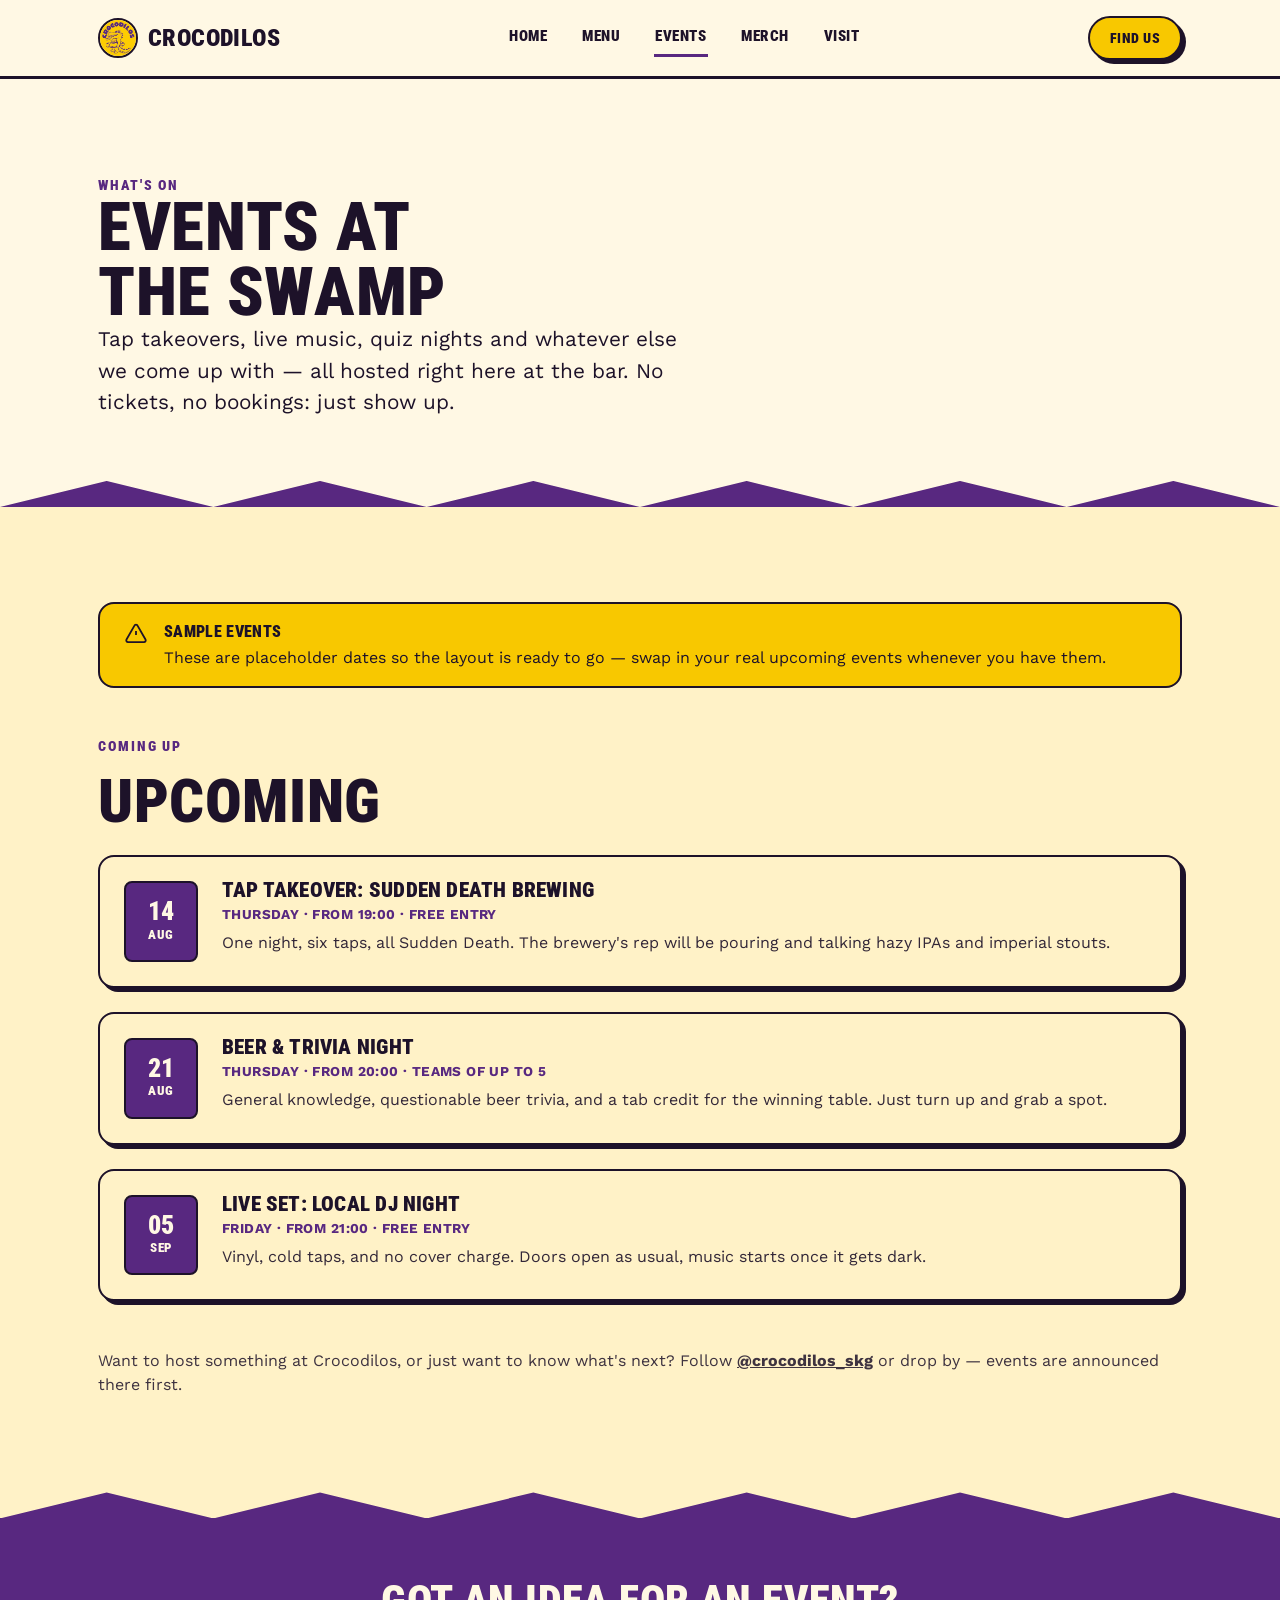
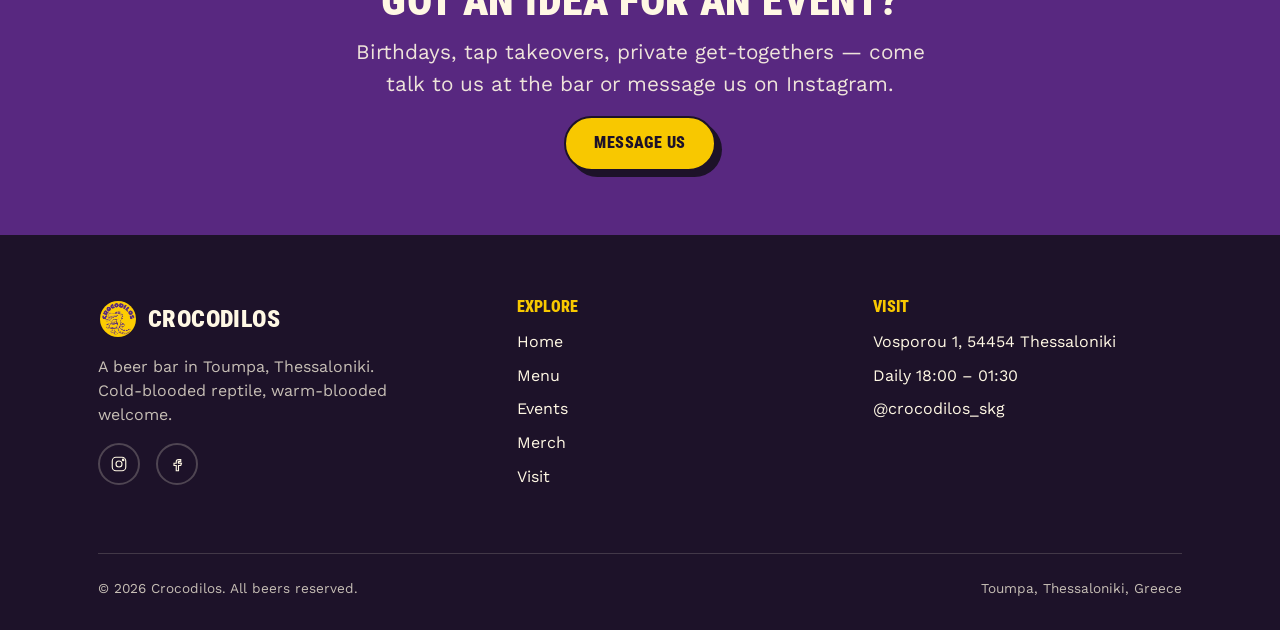
==== events.html @ f52e664d "Fix actual cause of the divider seam: cream vs cream-alt mismatch The site uses two near-identical o" ====
<!doctype html>
<html lang="en">
<head>
<meta charset="utf-8" />
<meta name="viewport" content="width=device-width, initial-scale=1" />
<title>Events — Crocodilos</title>
<meta name="description" content="Live music, tap takeovers, trivia and more hosted at Crocodilos, Toumpa, Thessaloniki." />
<link rel="icon" type="image/jpeg" href="assets/img/logo.jpg" />
<link rel="preconnect" href="https://fonts.googleapis.com" />
<link rel="preconnect" href="https://fonts.gstatic.com" crossorigin />
<link href="https://fonts.googleapis.com/css2?family=Roboto+Condensed:wght@700;900&family=Work+Sans:wght@400;500;600;700&display=swap" rel="stylesheet" />
<link rel="stylesheet" href="assets/css/style.css" />
</head>
<body>

<a class="visually-hidden" href="#main">Skip to content</a>

<header class="site-header">
  <div class="container">
    <a href="index.html" class="logo-mark" aria-label="Crocodilos home">
      <img src="assets/img/logo.jpg" alt="Crocodilos logo" width="40" height="40" />
      Crocodilos
    </a>

    <nav class="nav-desktop" aria-label="Primary">
      <a href="index.html">Home</a>
      <a href="menu.html">Menu</a>
      <a href="events.html" aria-current="page">Events</a>
      <a href="merch.html">Merch</a>
      <a href="index.html#visit">Visit</a>
    </nav>

    <div class="header-actions">
      <a class="btn btn-gold btn-sm" href="index.html#visit">Find Us</a>
      <button class="nav-toggle" aria-label="Open menu" aria-expanded="false" aria-controls="mobile-nav">
        <svg viewBox="0 0 24 24" fill="none" stroke="currentColor" stroke-width="2" stroke-linecap="round" aria-hidden="true">
          <line x1="3" y1="6" x2="21" y2="6"/><line x1="3" y1="12" x2="21" y2="12"/><line x1="3" y1="18" x2="21" y2="18"/>
        </svg>
      </button>
    </div>
  </div>

  <nav id="mobile-nav" class="nav-mobile" aria-label="Mobile">
    <a href="index.html">Home</a>
    <a href="menu.html">Menu</a>
    <a href="events.html" aria-current="page">Events</a>
    <a href="merch.html">Merch</a>
    <a href="index.html#visit">Visit</a>
  </nav>
</header>

<main id="main">

  <section class="hero section--tight">
    <div class="container">
      <p class="eyebrow">What's on</p>
      <h1 class="h-display" style="font-size: clamp(2.5rem, 4vw + 1rem, 5rem);">Events at<br>the swamp</h1>
      <p class="lede">Tap takeovers, live music, quiz nights and whatever else we come up with — all hosted right here at the bar. No tickets, no bookings: just show up.</p>
    </div>
  </section>

    <div class="teeth-divider" aria-hidden="true" style="--divider-bg: var(--color-cream); --divider-teeth: var(--color-purple);"></div>

  <section class="section section--alt">
    <div class="container">

      <div class="sample-banner">
        <svg viewBox="0 0 24 24" fill="none" stroke="currentColor" stroke-width="1.8"><path d="M12 9v4M12 16.5h.01"/><path d="M10.3 3.9 2.5 17.5A1.8 1.8 0 0 0 4 20.2h16a1.8 1.8 0 0 0 1.5-2.7L13.7 3.9a1.8 1.8 0 0 0-3.4 0z"/></svg>
        <span><strong>Sample events</strong>These are placeholder dates so the layout is ready to go — swap in your real upcoming events whenever you have them.</span>
      </div>

      <p class="eyebrow">Coming up</p>
      <h2 class="h-xl" style="margin-top: var(--space-2);">Upcoming</h2>

      <div class="event-card">
        <div class="event-card__date"><span class="day">14</span><span class="month">AUG</span></div>
        <div>
          <h3 class="event-card__title">Tap Takeover: Sudden Death Brewing</h3>
          <p class="event-card__meta">Thursday · From 19:00 · Free entry</p>
          <p class="event-card__desc">One night, six taps, all Sudden Death. The brewery's rep will be pouring and talking hazy IPAs and imperial stouts.</p>
        </div>
      </div>

      <div class="event-card">
        <div class="event-card__date"><span class="day">21</span><span class="month">AUG</span></div>
        <div>
          <h3 class="event-card__title">Beer &amp; Trivia Night</h3>
          <p class="event-card__meta">Thursday · From 20:00 · Teams of up to 5</p>
          <p class="event-card__desc">General knowledge, questionable beer trivia, and a tab credit for the winning table. Just turn up and grab a spot.</p>
        </div>
      </div>

      <div class="event-card">
        <div class="event-card__date"><span class="day">05</span><span class="month">SEP</span></div>
        <div>
          <h3 class="event-card__title">Live Set: Local DJ Night</h3>
          <p class="event-card__meta">Friday · From 21:00 · Free entry</p>
          <p class="event-card__desc">Vinyl, cold taps, and no cover charge. Doors open as usual, music starts once it gets dark.</p>
        </div>
      </div>

      <p style="margin-top: var(--space-5); opacity: 0.85;">
        Want to host something at Crocodilos, or just want to know what's next? Follow
        <a href="https://www.instagram.com/crocodilos_skg/" target="_blank" rel="noopener" style="text-decoration: underline; font-weight: 700;">@crocodilos_skg</a>
        or drop by — events are announced there first.
      </p>

    </div>
  </section>

    <div class="teeth-divider" aria-hidden="true" style="--divider-bg: var(--color-cream-alt); --divider-teeth: var(--color-purple);"></div>

  <section class="section section--dark section--tight text-center">
    <div class="container stack">
      <h2 class="h-lg">Got an idea for an event?</h2>
      <p class="lede" style="margin-inline: auto; opacity: 0.9;">Birthdays, tap takeovers, private get-togethers — come talk to us at the bar or message us on Instagram.</p>
      <p><a class="btn btn-gold" href="https://www.instagram.com/crocodilos_skg/" target="_blank" rel="noopener">Message Us</a></p>
    </div>
  </section>

</main>

<footer class="site-footer">
  <div class="container">
    <div class="footer-grid">
      <div>
        <a href="index.html" class="logo-mark" style="color: var(--color-cream);" aria-label="Crocodilos home">
          <img src="assets/img/logo.jpg" alt="Crocodilos logo" width="40" height="40" />
          Crocodilos
        </a>
        <p style="margin-top: var(--space-2); opacity: 0.75; max-width: 32ch;">A beer bar in Toumpa, Thessaloniki. Cold-blooded reptile, warm-blooded welcome.</p>
        <div class="social-row">
          <a href="https://www.instagram.com/crocodilos_skg/" target="_blank" rel="noopener" aria-label="Instagram"><svg viewBox="0 0 24 24" fill="none" stroke="currentColor" stroke-width="1.5"><rect x="3" y="3" width="18" height="18" rx="5"/><circle cx="12" cy="12" r="4"/><circle cx="17.5" cy="6.5" r="1"/></svg></a>
          <a href="#" aria-label="Facebook"><svg viewBox="0 0 24 24" fill="none" stroke="currentColor" stroke-width="1.5"><path d="M14 9h3V6h-3a3 3 0 0 0-3 3v2H8v3h3v7h3v-7h3l1-3h-4v-2a1 1 0 0 1 1-1z"/></svg></a>
        </div>
      </div>

      <div>
        <h3>Explore</h3>
        <ul>
          <li><a href="index.html">Home</a></li>
          <li><a href="menu.html">Menu</a></li>
          <li><a href="events.html">Events</a></li>
          <li><a href="merch.html">Merch</a></li>
          <li><a href="index.html#visit">Visit</a></li>
        </ul>
      </div>

      <div>
        <h3>Visit</h3>
        <ul>
          <li>Vosporou 1, 54454 Thessaloniki</li>
          <li>Daily 18:00 – 01:30</li>
          <li><a href="https://www.instagram.com/crocodilos_skg/" target="_blank" rel="noopener">@crocodilos_skg</a></li>
        </ul>
      </div>
    </div>

    <div class="footer-bottom">
      <p>© 2026 Crocodilos. All beers reserved.</p>
      <p>Toumpa, Thessaloniki, Greece</p>
    </div>
  </div>
</footer>

<script src="assets/js/main.js"></script>
</body>
</html>
---- assets/css/style.css ----
/* ==========================================================================
   Crocodilos — Design Tokens
   ========================================================================== */
:root {
  /* Color — pulled from the Crocodilos logo (yellow #F8C800 / purple #582880) */
  --color-cream: #FFF8E4;
  --color-cream-alt: #FFF2C7;
  --color-ink: #1D1229;
  --color-yellow: #F8C800;
  --color-yellow-dark: #D9AF00;
  --color-purple: #582880;
  --color-purple-light: #7B4FAE;
  --color-purple-dark: #3B1B57;
  --color-purple-pale: #EFE1FA;
  --color-line: rgba(29, 18, 41, 0.14);
  --color-line-on-dark: rgba(255, 248, 228, 0.22);

  /* Type */
  --font-display: "Roboto Condensed", "Arial Narrow", sans-serif;
  --font-body: "Work Sans", "Segoe UI", sans-serif;

  /* Spacing scale (marketing site: spacious) */
  --space-1: 0.5rem;
  --space-2: 1rem;
  --space-3: 1.5rem;
  --space-4: 2rem;
  --space-5: 3rem;
  --space-6: 4rem;
  --space-7: 6rem;
  --space-8: 8rem;

  /* Motion */
  --ease-standard: cubic-bezier(0.4, 0, 0.2, 1);
  --duration-fast: 150ms;
  --duration-standard: 250ms;

  --radius-sm: 8px;
  --radius-md: 16px;
  --radius-pill: 999px;

  --shadow-sticker: 6px 6px 0 var(--color-ink);
  --shadow-sticker-sm: 4px 4px 0 var(--color-ink);
}

/* ==========================================================================
   Reset
   ========================================================================== */
*, *::before, *::after { box-sizing: border-box; }
html { scroll-behavior: smooth; background: var(--color-cream); }
@media (prefers-reduced-motion: reduce) {
  html { scroll-behavior: auto; }
  *, *::before, *::after {
    animation-duration: 0.01ms !important;
    animation-iteration-count: 1 !important;
    transition-duration: 0.01ms !important;
    scroll-behavior: auto !important;
  }
}
body {
  margin: 0;
  background: var(--color-cream);
  color: var(--color-ink);
  font-family: var(--font-body);
  font-size: 16px;
  line-height: 1.5;
  -webkit-font-smoothing: antialiased;
}
img { max-width: 100%; display: block; }
a { color: inherit; text-decoration: none; }
ul { margin: 0; padding: 0; list-style: none; }
h1, h2, h3, h4 { margin: 0; font-family: var(--font-display); font-weight: 900; text-transform: uppercase; letter-spacing: 0.01em; line-height: 0.96; }
p { margin: 0; }
button { font: inherit; cursor: pointer; }

:focus-visible {
  outline: 3px solid var(--color-purple);
  outline-offset: 3px;
}

.container {
  width: 100%;
  max-width: 1180px;
  margin-inline: auto;
  padding-inline: var(--space-3);
}
@media (min-width: 640px) {
  .container { padding-inline: var(--space-5); }
}

.visually-hidden {
  position: absolute;
  width: 1px; height: 1px;
  overflow: hidden;
  clip: rect(0 0 0 0);
  white-space: nowrap;
}

/* ==========================================================================
   Type scale
   ========================================================================== */
.h-display {
  font-size: clamp(2.75rem, 5vw + 1.5rem, 6.5rem);
}
.h-xl { font-size: clamp(2.25rem, 3.5vw + 1rem, 4rem); }
.h-lg { font-size: clamp(1.75rem, 2vw + 1rem, 2.75rem); }
.h-md { font-size: clamp(1.375rem, 1vw + 1rem, 1.75rem); }
.eyebrow {
  font-family: var(--font-display); font-weight: 900;
  text-transform: uppercase;
  letter-spacing: 0.14em;
  font-size: 0.85rem;
  color: var(--color-purple);
}
.section--dark .eyebrow,
.section--ink .eyebrow { color: var(--color-yellow); }
.lede {
  font-size: clamp(1.05rem, 0.5vw + 1rem, 1.3rem);
  max-width: 46ch;
}

/* ==========================================================================
   Buttons
   ========================================================================== */
.btn {
  display: inline-flex;
  align-items: center;
  justify-content: center;
  gap: var(--space-1);
  min-height: 48px;
  padding: 0.85rem 1.75rem;
  border-radius: var(--radius-pill);
  border: 2px solid var(--color-ink);
  font-family: var(--font-display); font-weight: 900;
  text-transform: uppercase;
  letter-spacing: 0.03em;
  font-size: 1rem;
  box-shadow: var(--shadow-sticker);
  transition: transform var(--duration-fast) var(--ease-standard), box-shadow var(--duration-fast) var(--ease-standard);
  white-space: nowrap;
}
.btn:hover { transform: translate(-2px, -2px); box-shadow: 8px 8px 0 var(--color-ink); }
.btn:active { transform: translate(1px, 1px); box-shadow: 2px 2px 0 var(--color-ink); }
.btn-gold { background: var(--color-yellow); color: var(--color-ink); }
.btn-purple { background: var(--color-purple); color: var(--color-cream); border-color: var(--color-ink); }
.btn-outline { background: transparent; color: var(--color-cream); border-color: var(--color-cream); box-shadow: var(--shadow-sticker); }
.btn-outline:hover { box-shadow: 8px 8px 0 var(--color-cream); }
.btn-sm { min-height: 44px; padding: 0.55rem 1.25rem; font-size: 0.875rem; box-shadow: var(--shadow-sticker-sm); }

/* ==========================================================================
   Header
   ========================================================================== */
.site-header {
  position: sticky;
  top: 0;
  z-index: 50;
  background: var(--color-cream);
  border-bottom: 3px solid var(--color-ink);
}
.site-header .container {
  display: flex;
  align-items: center;
  justify-content: space-between;
  padding-block: var(--space-2);
}
.logo-mark {
  display: flex;
  align-items: center;
  gap: 0.6rem;
  font-family: var(--font-display); font-weight: 900;
  font-size: 1.5rem;
  text-transform: uppercase;
  letter-spacing: 0.02em;
  color: var(--color-ink);
}
.logo-mark svg { width: 40px; height: 40px; flex-shrink: 0; }

.nav-desktop {
  display: none;
  align-items: center;
  gap: var(--space-4);
}
.nav-desktop a {
  font-family: var(--font-display); font-weight: 900;
  text-transform: uppercase;
  font-size: 0.95rem;
  letter-spacing: 0.03em;
  padding: 0.4rem 0.1rem;
  border-bottom: 3px solid transparent;
  transition: border-color var(--duration-fast) var(--ease-standard);
}
.nav-desktop a:hover,
.nav-desktop a[aria-current="page"] { border-color: var(--color-purple); }
.header-actions { display: flex; align-items: center; gap: var(--space-3); }

.nav-toggle {
  display: inline-flex;
  align-items: center;
  justify-content: center;
  width: 44px;
  height: 44px;
  border: 2px solid var(--color-ink);
  border-radius: var(--radius-sm);
  background: var(--color-cream-alt);
}
.nav-toggle svg { width: 22px; height: 22px; }

.nav-mobile {
  display: none;
  flex-direction: column;
  gap: var(--space-1);
  padding: var(--space-2) var(--space-3) var(--space-4);
  background: var(--color-cream);
  border-bottom: 3px solid var(--color-ink);
}
.nav-mobile.is-open { display: flex; }
.nav-mobile a {
  font-family: var(--font-display); font-weight: 900;
  text-transform: uppercase;
  font-size: 1.25rem;
  padding: 0.6rem 0.2rem;
  border-bottom: 1px solid var(--color-line);
}

@media (min-width: 900px) {
  .nav-desktop { display: flex; }
  .nav-toggle { display: none; }
  .nav-mobile { display: none !important; }
}

/* ==========================================================================
   Marquee ticker
   ========================================================================== */
.marquee {
  background: var(--color-ink);
  color: var(--color-cream);
  overflow: hidden;
  border-bottom: 3px solid var(--color-ink);
}
.marquee__track {
  display: flex;
  width: max-content;
  animation: marquee 26s linear infinite;
}
.marquee__track span {
  display: inline-flex;
  align-items: center;
  font-family: var(--font-display); font-weight: 900;
  text-transform: uppercase;
  letter-spacing: 0.08em;
  font-size: 0.95rem;
  padding: 0.65rem 1.5rem;
  white-space: nowrap;
}
.marquee__track span::after { content: "•"; margin-left: 1.5rem; color: var(--color-yellow); }
@keyframes marquee {
  from { transform: translateX(0); }
  to { transform: translateX(-50%); }
}

/* ==========================================================================
   Sections
   ========================================================================== */
.section { padding-block: var(--space-7); }
.section--tight { padding-block: var(--space-6); }
.section--dark { background: var(--color-purple); color: var(--color-cream); }
.section--dark h1, .section--dark h2, .section--dark h3 { color: var(--color-cream); }
.section--ink { background: var(--color-ink); color: var(--color-cream); }
.section--alt { background: var(--color-cream-alt); }

/* Jagged "teeth" divider between sections — the crocodile motif.
   Pure CSS clip-path instead of a stretched SVG viewBox: avoids the
   anti-aliasing seam that non-uniform SVG scaling produces at wide
   widths. The div itself is the "gap" color; ::after is the "teeth"
   color, clipped to a zigzag. Colors are set per-instance via the
   --divider-bg / --divider-teeth custom properties. */
.teeth-divider {
  display: block;
  position: relative;
  width: 100%;
  height: 26px;
  margin-block: -1px;
  overflow: hidden;
  background: var(--divider-bg, var(--color-cream));
}
.teeth-divider::after {
  content: "";
  position: absolute;
  inset: 0;
  background: var(--divider-teeth, var(--color-purple));
  clip-path: polygon(
    0% 100%, 8.3333% 0%, 16.6667% 100%, 25% 0%, 33.3333% 100%, 41.6667% 0%,
    50% 100%, 58.3333% 0%, 66.6667% 100%, 75% 0%, 83.3333% 100%, 91.6667% 0%,
    100% 100%
  );
}

/* ==========================================================================
   Hero
   ========================================================================== */
.hero {
  position: relative;
  padding-block: var(--space-7) var(--space-6);
  overflow: hidden;
}
.hero__grid {
  display: grid;
  gap: var(--space-5);
  align-items: end;
}
.hero__eyebrow { margin-bottom: var(--space-2); }
.hero__title { margin-bottom: var(--space-3); font-family: "Kablammo", cursive; font-weight: 400; }
.hero__title .accent { color: var(--color-purple); }
.hero__actions { display: flex; flex-wrap: wrap; gap: var(--space-2); margin-top: var(--space-4); }
.hero__scales {
  position: absolute;
  inset: 0;
  z-index: -1;
  opacity: 0.5;
}

/* ==========================================================================
   Cards
   ========================================================================== */
.card-grid {
  display: grid;
  gap: var(--space-4);
  grid-template-columns: repeat(auto-fit, minmax(260px, 1fr));
  margin-top: var(--space-5);
}
.card {
  background: var(--color-cream-alt);
  border: 2px solid var(--color-ink);
  border-radius: var(--radius-md);
  padding: var(--space-3);
  box-shadow: var(--shadow-sticker-sm);
  display: flex;
  flex-direction: column;
  gap: var(--space-1);
}
.card__media {
  aspect-ratio: 4 / 3;
  border-radius: var(--radius-sm);
  border: 2px solid var(--color-ink);
  background: linear-gradient(135deg, var(--color-purple-light), var(--color-purple));
  display: flex;
  align-items: center;
  justify-content: center;
  color: var(--color-cream);
  margin-bottom: var(--space-2);
  overflow: hidden;
}
.card__media svg { width: 46%; }
.card__title { font-family: var(--font-display); font-weight: 900; font-size: 1.35rem; text-transform: uppercase; }
.card__meta { font-size: 0.85rem; color: var(--color-purple); font-weight: 600; }
.card__price {
  align-self: flex-start;
  margin-top: var(--space-1);
  font-family: var(--font-display); font-weight: 900;
  background: var(--color-yellow);
  border: 2px solid var(--color-ink);
  padding: 0.2rem 0.75rem;
  border-radius: var(--radius-pill);
}

/* ==========================================================================
   Stat row
   ========================================================================== */
.stat-row {
  display: grid;
  gap: var(--space-4);
  grid-template-columns: repeat(auto-fit, minmax(180px, 1fr));
  margin-top: var(--space-5);
}
.stat { text-align: left; }
.stat__num { font-family: var(--font-display); font-weight: 900; font-size: clamp(2.5rem, 4vw, 3.5rem); color: var(--color-yellow); }
.stat__label { font-size: 0.95rem; opacity: 0.85; max-width: 22ch; }

/* ==========================================================================
   Callout banner (sample-content notice)
   ========================================================================== */
.sample-banner {
  display: flex;
  align-items: flex-start;
  gap: var(--space-2);
  background: var(--color-yellow);
  color: var(--color-ink);
  border: 2px solid var(--color-ink);
  border-radius: var(--radius-md);
  padding: var(--space-2) var(--space-3);
  margin-bottom: var(--space-5);
}
.sample-banner svg { width: 24px; height: 24px; flex-shrink: 0; margin-top: 2px; }
.sample-banner strong { display: block; font-family: var(--font-display); font-weight: 900; text-transform: uppercase; letter-spacing: 0.02em; margin-bottom: 0.15rem; }

/* ==========================================================================
   Menu list
   ========================================================================== */
.menu-category { margin-top: var(--space-6); }
.menu-category:first-child { margin-top: 0; }
.menu-category__head {
  display: flex;
  align-items: baseline;
  justify-content: space-between;
  gap: var(--space-2);
  border-bottom: 3px solid var(--color-ink);
  padding-bottom: var(--space-1);
  margin-bottom: var(--space-3);
}
.menu-list { display: grid; gap: var(--space-3); }
.menu-item {
  display: grid;
  grid-template-columns: 1fr auto;
  gap: 0.25rem var(--space-3);
  padding-bottom: var(--space-2);
  border-bottom: 1px dashed var(--color-line);
}
.menu-item__name { font-family: var(--font-display); font-weight: 900; font-size: 1.15rem; text-transform: uppercase; grid-column: 1; }
.menu-item__price { font-family: var(--font-display); font-weight: 900; font-size: 1.15rem; grid-column: 2; color: var(--color-purple); }
.menu-item__meta { grid-column: 1 / -1; font-size: 0.9rem; color: var(--color-purple); }
.menu-item__desc { grid-column: 1 / -1; font-size: 0.95rem; max-width: 60ch; opacity: 0.9; }

/* ==========================================================================
   Visit / contact
   ========================================================================== */
.visit-grid {
  display: grid;
  gap: var(--space-5);
  margin-top: var(--space-5);
}
@media (min-width: 800px) {
  .visit-grid { grid-template-columns: 1fr 1fr; align-items: start; }
}
.info-list { display: grid; gap: var(--space-3); margin-top: var(--space-3); }
.info-item { display: flex; gap: var(--space-2); align-items: flex-start; }
.info-item svg { width: 26px; height: 26px; flex-shrink: 0; color: var(--color-yellow); }
.info-item strong { display: block; font-family: var(--font-display); font-weight: 900; text-transform: uppercase; letter-spacing: 0.02em; font-size: 0.95rem; }
.map-frame {
  border: 2px solid var(--color-line-on-dark);
  border-radius: var(--radius-md);
  aspect-ratio: 4 / 3;
  background: repeating-linear-gradient(135deg, rgba(247,239,221,0.06) 0 12px, transparent 12px 24px), var(--color-purple-dark);
  display: flex;
  align-items: center;
  justify-content: center;
  text-align: center;
  padding: var(--space-3);
}

.placeholder-tag {
  display: inline-block;
  font-family: var(--font-body);
  font-weight: 700;
  font-size: 0.7rem;
  text-transform: uppercase;
  letter-spacing: 0.05em;
  background: var(--color-purple);
  color: var(--color-ink);
  border-radius: var(--radius-sm);
  padding: 0.05rem 0.4rem;
  vertical-align: middle;
}

/* ==========================================================================
   Footer
   ========================================================================== */
.site-footer {
  background: var(--color-ink);
  color: var(--color-cream);
  padding-block: var(--space-6) var(--space-4);
}
.footer-grid {
  display: grid;
  gap: var(--space-5);
  grid-template-columns: 1.2fr 1fr 1fr;
}
@media (max-width: 700px) {
  .footer-grid { grid-template-columns: 1fr; }
}
.footer-grid h3 { font-size: 1rem; color: var(--color-yellow); margin-bottom: var(--space-2); }
.footer-grid ul { display: grid; gap: 0.6rem; }
.footer-grid a:hover { color: var(--color-yellow); }
.social-row { display: flex; gap: var(--space-2); margin-top: var(--space-2); }
.social-row a {
  width: 42px; height: 42px;
  display: inline-flex; align-items: center; justify-content: center;
  border: 2px solid var(--color-line-on-dark);
  border-radius: var(--radius-pill);
}
.social-row a:hover { border-color: var(--color-yellow); color: var(--color-yellow); }
.social-row svg { width: 18px; height: 18px; }
.footer-bottom {
  margin-top: var(--space-6);
  padding-top: var(--space-3);
  border-top: 1px solid var(--color-line-on-dark);
  display: flex;
  flex-wrap: wrap;
  gap: var(--space-2);
  justify-content: space-between;
  font-size: 0.85rem;
  opacity: 0.75;
}

/* ==========================================================================
   Beer list (tap + grouped bottle/can menu)
   ========================================================================== */
.beer-list { display: grid; gap: 0.5rem; margin-top: var(--space-2); }
.beer-row {
  display: flex;
  flex-wrap: wrap;
  align-items: baseline;
  justify-content: space-between;
  gap: 0.25rem var(--space-3);
  padding: 0.65rem 0;
  border-bottom: 1px dashed var(--color-line);
}
.section--dark .beer-row, .section--ink .beer-row { border-bottom-color: var(--color-line-on-dark); }
.beer-row__id { flex: 1 1 auto; min-width: 55%; }
.beer-row__name { font-family: var(--font-display); font-weight: 900; text-transform: uppercase; font-size: 1.02rem; letter-spacing: 0.01em; }
.beer-row__brewery { font-size: 0.85rem; opacity: 0.72; margin-top: 0.1rem; }
.beer-row__meta { font-size: 0.78rem; font-weight: 700; text-transform: uppercase; letter-spacing: 0.03em; color: var(--color-purple); text-align: right; white-space: nowrap; }
.section--dark .beer-row__meta, .section--ink .beer-row__meta { color: var(--color-yellow); }

.beer-search-wrap { margin-top: var(--space-4); }
.beer-search {
  width: 100%;
  font: inherit;
  font-family: var(--font-body);
  font-size: 1rem;
  padding: 0.85rem 1.1rem;
  border: 2px solid var(--color-ink);
  border-radius: var(--radius-pill);
  background: var(--color-cream-alt);
  color: var(--color-ink);
  box-shadow: var(--shadow-sticker-sm);
}
.beer-search:focus-visible { outline-offset: 4px; }
.beer-search-meta { margin-top: var(--space-2); font-size: 0.85rem; opacity: 0.75; }

.beer-group {
  border: 2px solid var(--color-ink);
  border-radius: var(--radius-md);
  background: var(--color-cream-alt);
  margin-top: var(--space-3);
  overflow: hidden;
}
.beer-group summary {
  cursor: pointer;
  list-style: none;
  display: flex;
  align-items: center;
  justify-content: space-between;
  gap: var(--space-2);
  padding: var(--space-3);
  font-family: var(--font-display); font-weight: 900;
  text-transform: uppercase;
  font-size: 1.1rem;
  letter-spacing: 0.02em;
}
.beer-group summary::-webkit-details-marker { display: none; }
.beer-group summary .count {
  font-family: var(--font-body);
  font-weight: 700;
  font-size: 0.8rem;
  background: var(--color-yellow);
  border: 2px solid var(--color-ink);
  border-radius: var(--radius-pill);
  padding: 0.15rem 0.65rem;
  margin-right: auto;
  margin-left: var(--space-2);
}
.beer-group summary .chevron { transition: transform var(--duration-standard) var(--ease-standard); flex-shrink: 0; }
.beer-group[open] summary .chevron { transform: rotate(180deg); }
.beer-group__body { padding: 0 var(--space-3) var(--space-3); }
.beer-group[hidden] { display: none; }
.beer-row[hidden] { display: none; }

/* ==========================================================================
   Photo gallery
   ========================================================================== */
.gallery-grid {
  display: grid;
  gap: var(--space-3);
  grid-template-columns: repeat(auto-fit, minmax(220px, 1fr));
  margin-top: var(--space-5);
}
.gallery-tile {
  aspect-ratio: 4 / 3;
  border: 2px solid var(--color-ink);
  border-radius: var(--radius-md);
  background: repeating-linear-gradient(135deg, rgba(88,40,128,0.08) 0 12px, transparent 12px 24px), var(--color-cream-alt);
  display: flex;
  flex-direction: column;
  align-items: center;
  justify-content: center;
  gap: 0.5rem;
  text-align: center;
  padding: var(--space-2);
  color: var(--color-purple);
}
.gallery-tile svg { width: 34px; height: 34px; opacity: 0.6; }
.gallery-tile span { font-family: var(--font-display); font-weight: 900; text-transform: uppercase; font-size: 0.9rem; letter-spacing: 0.03em; opacity: 0.7; }
.gallery-tile--wide { grid-column: span 2; }
@media (max-width: 520px) { .gallery-tile--wide { grid-column: span 1; } }

/* ==========================================================================
   Event cards
   ========================================================================== */
.event-card {
  display: grid;
  grid-template-columns: auto 1fr;
  gap: var(--space-3);
  background: var(--color-cream-alt);
  border: 2px solid var(--color-ink);
  border-radius: var(--radius-md);
  box-shadow: var(--shadow-sticker-sm);
  padding: var(--space-3);
  margin-top: var(--space-3);
}
.event-card__date {
  font-family: var(--font-display); font-weight: 900;
  background: var(--color-purple);
  color: var(--color-cream);
  border: 2px solid var(--color-ink);
  border-radius: var(--radius-sm);
  padding: var(--space-2);
  text-align: center;
  min-width: 74px;
  height: fit-content;
}
.event-card__date .day { display: block; font-size: 1.6rem; line-height: 1; }
.event-card__date .month { display: block; font-size: 0.8rem; letter-spacing: 0.05em; }
.event-card__title { font-family: var(--font-display); font-weight: 900; font-size: 1.3rem; text-transform: uppercase; }
.event-card__meta { font-size: 0.85rem; font-weight: 700; color: var(--color-purple); text-transform: uppercase; letter-spacing: 0.03em; margin-top: 0.2rem; }
.event-card__desc { margin-top: 0.4rem; opacity: 0.9; }

/* ==========================================================================
   Logo image (real profile photo, circular)
   ========================================================================== */
.logo-mark img { width: 40px; height: 40px; border-radius: 50%; border: 2px solid var(--color-ink); flex-shrink: 0; object-fit: cover; }
.hero__logo {
  width: clamp(96px, 14vw, 160px);
  height: clamp(96px, 14vw, 160px);
  border-radius: 50%;
  border: 3px solid var(--color-ink);
  box-shadow: var(--shadow-sticker);
  object-fit: cover;
  margin-bottom: var(--space-3);
}

/* ==========================================================================
   Utility
   ========================================================================== */
.text-center { text-align: center; }
.mt-0 { margin-top: 0 !important; }
.stack { display: grid; gap: var(--space-2); }
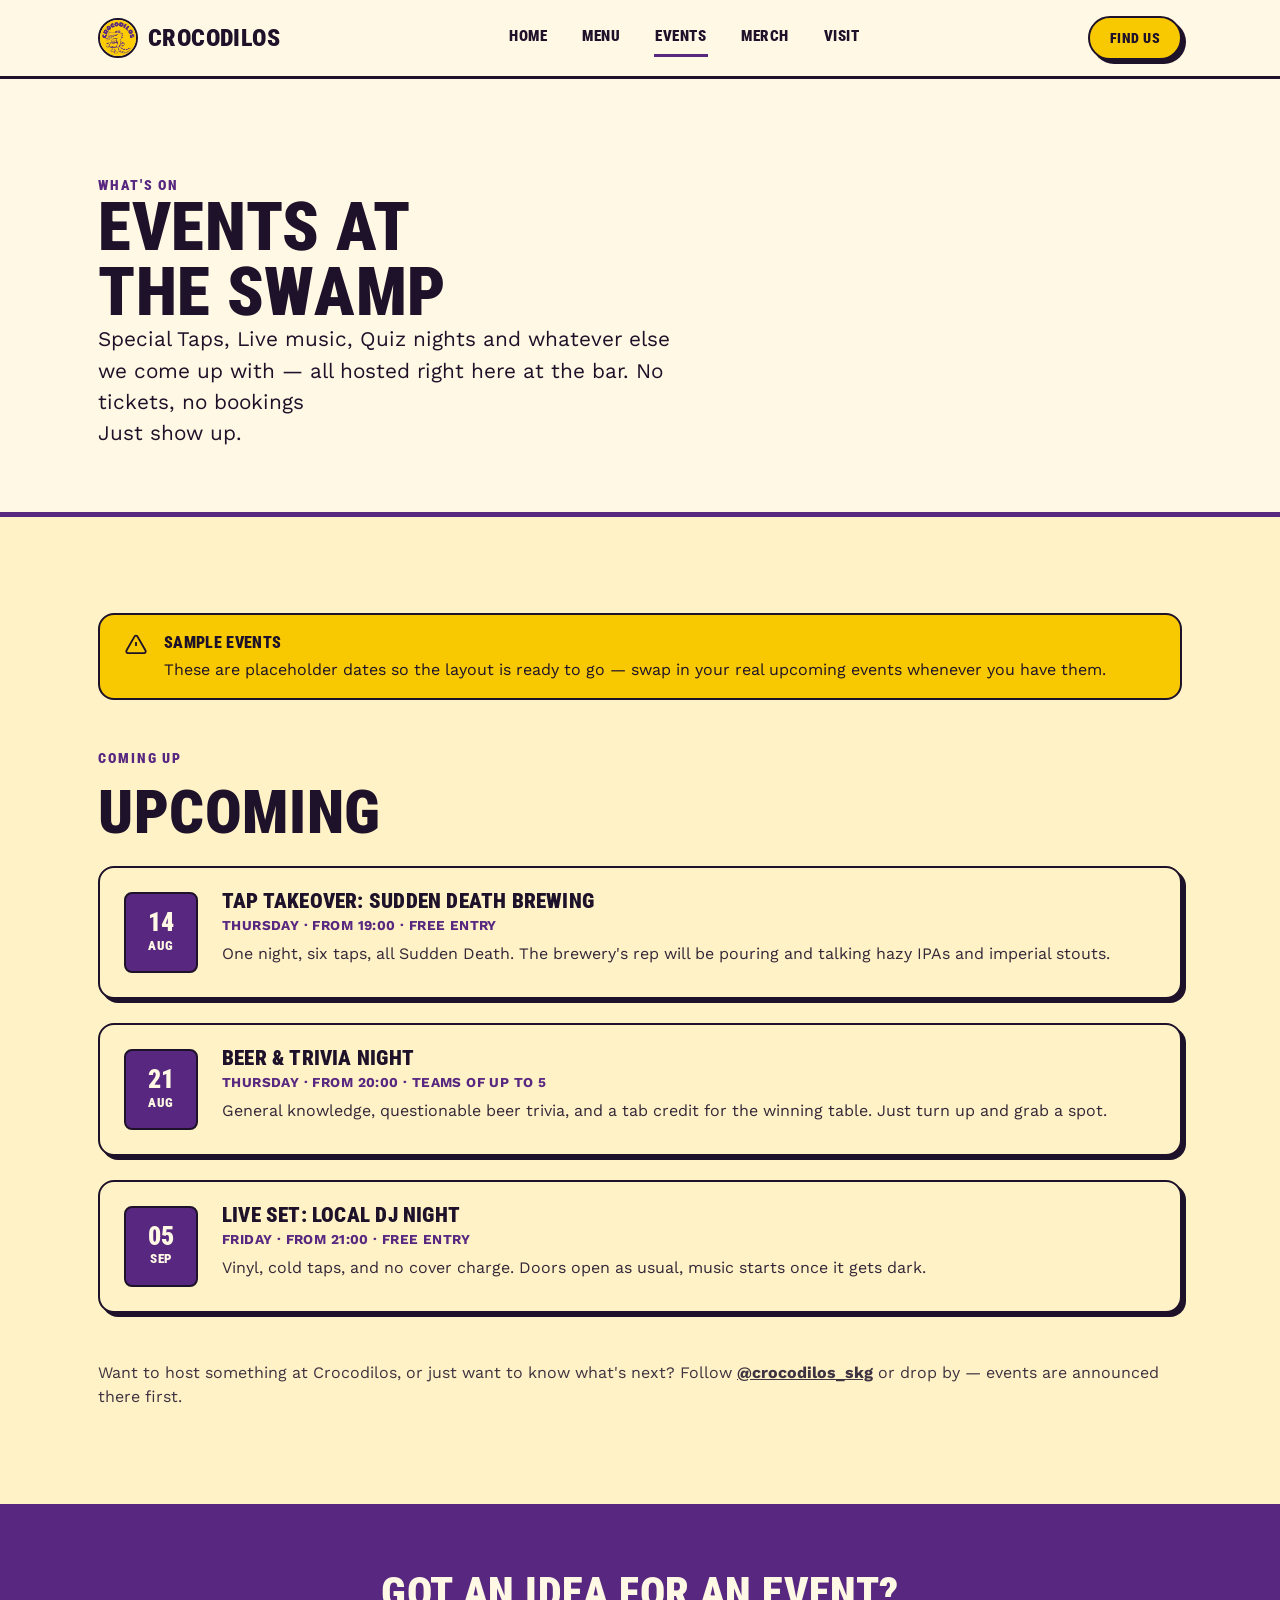
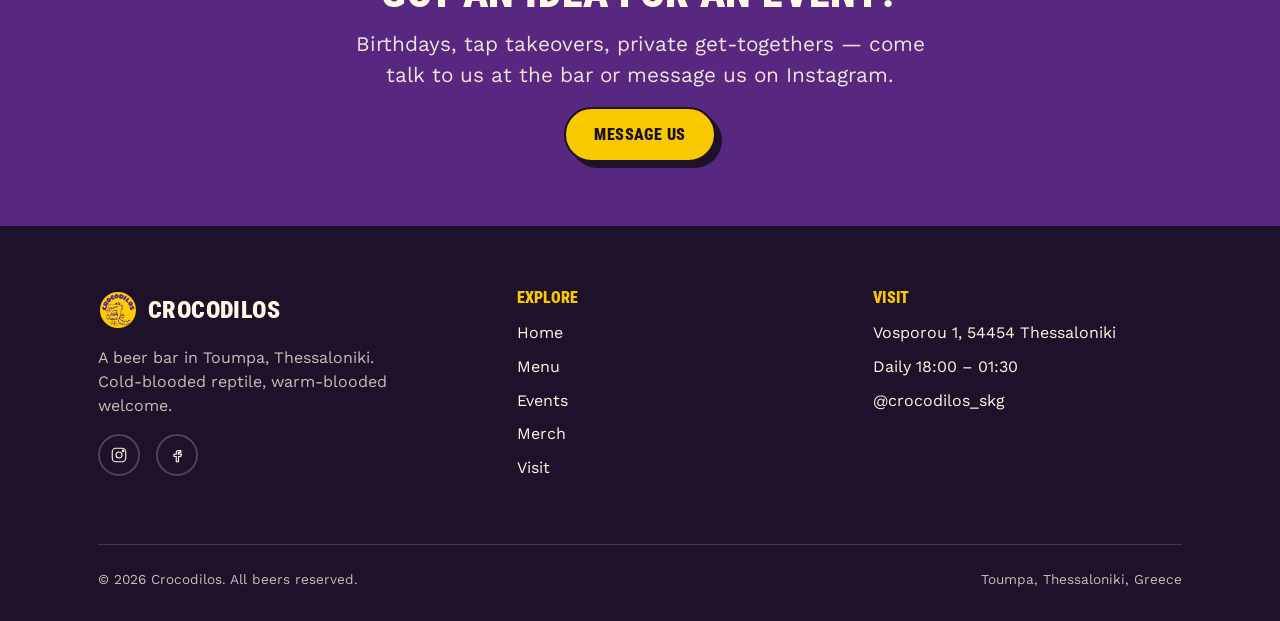
==== commit d33ede71: "Update events.html" ====
--- a/events.html
+++ b/events.html
@@ -55,7 +55,7 @@
     <div class="container">
       <p class="eyebrow">What's on</p>
       <h1 class="h-display" style="font-size: clamp(2.5rem, 4vw + 1rem, 5rem);">Events at<br>the swamp</h1>
-      <p class="lede">Tap takeovers, live music, quiz nights and whatever else we come up with — all hosted right here at the bar. No tickets, no bookings: just show up.</p>
+      <p class="lede">Special Taps, Live music, Quiz nights and whatever else we come up with — all hosted right here at the bar. No tickets, no bookings<br>Just show up.</p>
     </div>
   </section>
 
--- a/assets/css/style.css
+++ b/assets/css/style.css
@@ -144,6 +144,8 @@
 .btn-purple { background: var(--color-purple); color: var(--color-cream); border-color: var(--color-ink); }
 .btn-outline { background: transparent; color: var(--color-cream); border-color: var(--color-cream); box-shadow: var(--shadow-sticker); }
 .btn-outline:hover { box-shadow: 8px 8px 0 var(--color-cream); }
+.btn-outline-light { background: var(--color-cream); color: var(--color-ink); border-color: var(--color-ink); box-shadow: var(--shadow-sticker); }
+.btn-outline-light:hover { box-shadow: 8px 8px 0 var(--color-ink); }
 .btn-sm { min-height: 44px; padding: 0.55rem 1.25rem; font-size: 0.875rem; box-shadow: var(--shadow-sticker-sm); }
 
 /* ==========================================================================
@@ -267,31 +269,20 @@
 .section--ink { background: var(--color-ink); color: var(--color-cream); }
 .section--alt { background: var(--color-cream-alt); }
 
-/* Jagged "teeth" divider between sections — the crocodile motif.
-   Pure CSS clip-path instead of a stretched SVG viewBox: avoids the
-   anti-aliasing seam that non-uniform SVG scaling produces at wide
-   widths. The div itself is the "gap" color; ::after is the "teeth"
-   color, clipped to a zigzag. Colors are set per-instance via the
-   --divider-bg / --divider-teeth custom properties. */
+/* Flat accent divider between sections. No diagonal edges — earlier
+   jagged versions (SVG, then clip-path) both showed a hairline seam
+   on some displays regardless of color pairing, which points to
+   anti-aliasing on the angled edges themselves rather than a color
+   mismatch. A solid bar has nothing to anti-alias against, so it
+   can't show that seam. Color is set per-instance via
+   --divider-teeth (the --divider-bg property is no longer used but
+   left harmless on existing markup). */
 .teeth-divider {
   display: block;
-  position: relative;
   width: 100%;
-  height: 26px;
+  height: 6px;
   margin-block: -1px;
-  overflow: hidden;
-  background: var(--divider-bg, var(--color-cream));
-}
-.teeth-divider::after {
-  content: "";
-  position: absolute;
-  inset: 0;
   background: var(--divider-teeth, var(--color-purple));
-  clip-path: polygon(
-    0% 100%, 8.3333% 0%, 16.6667% 100%, 25% 0%, 33.3333% 100%, 41.6667% 0%,
-    50% 100%, 58.3333% 0%, 66.6667% 100%, 75% 0%, 83.3333% 100%, 91.6667% 0%,
-    100% 100%
-  );
 }
 
 /* ==========================================================================
@@ -318,6 +309,49 @@
   opacity: 0.5;
 }
 
+/* Hero photo carousel */
+.hero__carousel { position: absolute; inset: 0; z-index: 0; }
+.hero__slide {
+  position: absolute;
+  inset: 0;
+  background-size: cover;
+  background-position: center;
+  opacity: 0;
+  transition: opacity 1.4s ease;
+}
+.hero__slide.is-active { opacity: 1; }
+.hero__overlay {
+  position: absolute;
+  inset: 0;
+  background: linear-gradient(180deg, rgba(29, 18, 41, 0.35) 0%, rgba(29, 18, 41, 0.6) 55%, rgba(88, 40, 128, 0.8) 100%);
+}
+.hero--photo .hero__grid { position: relative; z-index: 1; }
+.hero--photo .hero__eyebrow,
+.hero--photo .lede { color: var(--color-cream); }
+.hero--photo .hero__title { color: var(--color-cream); }
+.hero--photo .hero__title .accent { color: var(--color-yellow); }
+
+.hero__dots {
+  position: absolute;
+  bottom: var(--space-3);
+  left: 50%;
+  transform: translateX(-50%);
+  z-index: 2;
+  display: flex;
+  gap: 0.6rem;
+}
+.hero__dot {
+  width: 10px;
+  height: 10px;
+  border-radius: 50%;
+  border: 2px solid var(--color-cream);
+  background: rgba(255, 248, 228, 0.35);
+  padding: 0;
+  cursor: pointer;
+  transition: background var(--duration-fast) var(--ease-standard);
+}
+.hero__dot.is-active { background: var(--color-yellow); border-color: var(--color-yellow); }
+
 /* ==========================================================================
    Cards
    ========================================================================== */
@@ -587,18 +621,12 @@
   aspect-ratio: 4 / 3;
   border: 2px solid var(--color-ink);
   border-radius: var(--radius-md);
-  background: repeating-linear-gradient(135deg, rgba(88,40,128,0.08) 0 12px, transparent 12px 24px), var(--color-cream-alt);
-  display: flex;
-  flex-direction: column;
-  align-items: center;
-  justify-content: center;
-  gap: 0.5rem;
-  text-align: center;
-  padding: var(--space-2);
-  color: var(--color-purple);
-}
-.gallery-tile svg { width: 34px; height: 34px; opacity: 0.6; }
-.gallery-tile span { font-family: var(--font-display); font-weight: 900; text-transform: uppercase; font-size: 0.9rem; letter-spacing: 0.03em; opacity: 0.7; }
+  overflow: hidden;
+  box-shadow: var(--shadow-sticker-sm);
+  transition: transform var(--duration-fast) var(--ease-standard), box-shadow var(--duration-fast) var(--ease-standard);
+}
+.gallery-tile:hover { transform: translate(-2px, -2px); box-shadow: 6px 6px 0 var(--color-ink); }
+.gallery-tile img { width: 100%; height: 100%; object-fit: cover; display: block; }
 .gallery-tile--wide { grid-column: span 2; }
 @media (max-width: 520px) { .gallery-tile--wide { grid-column: span 1; } }
 
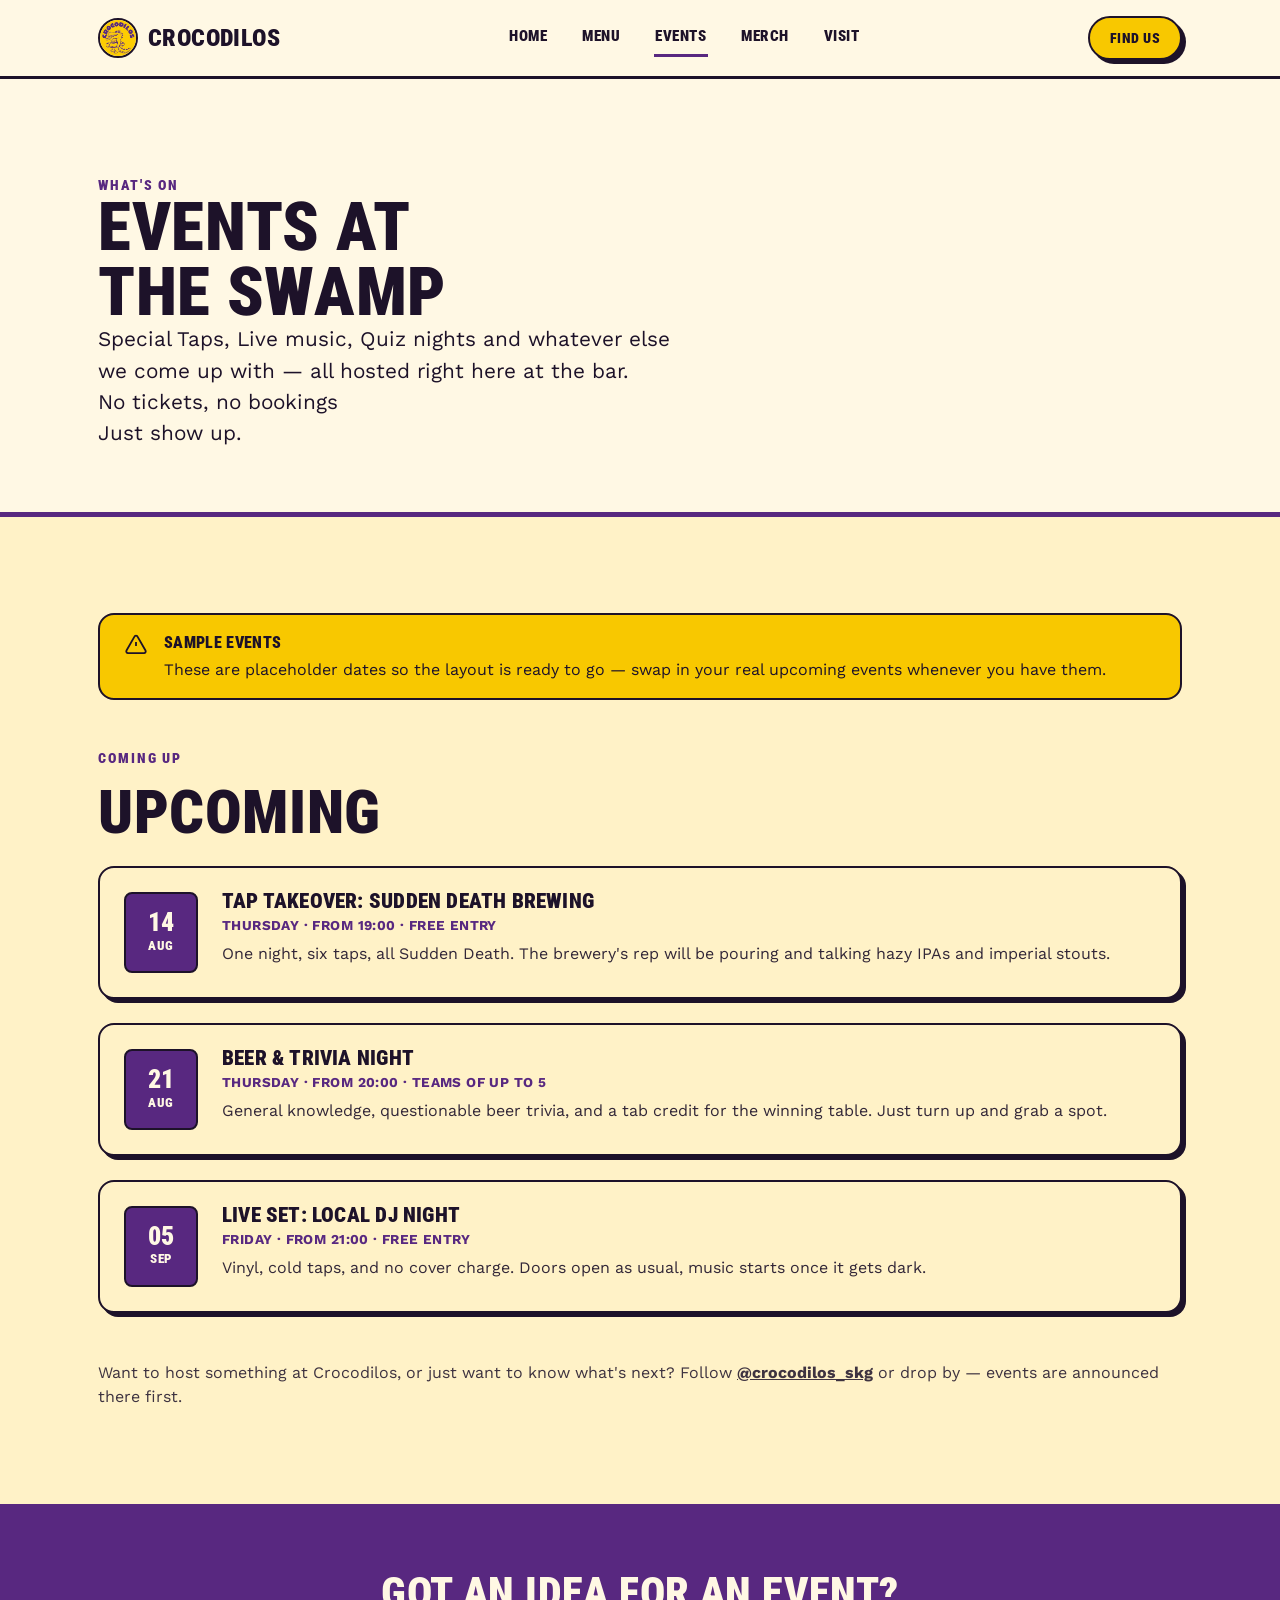
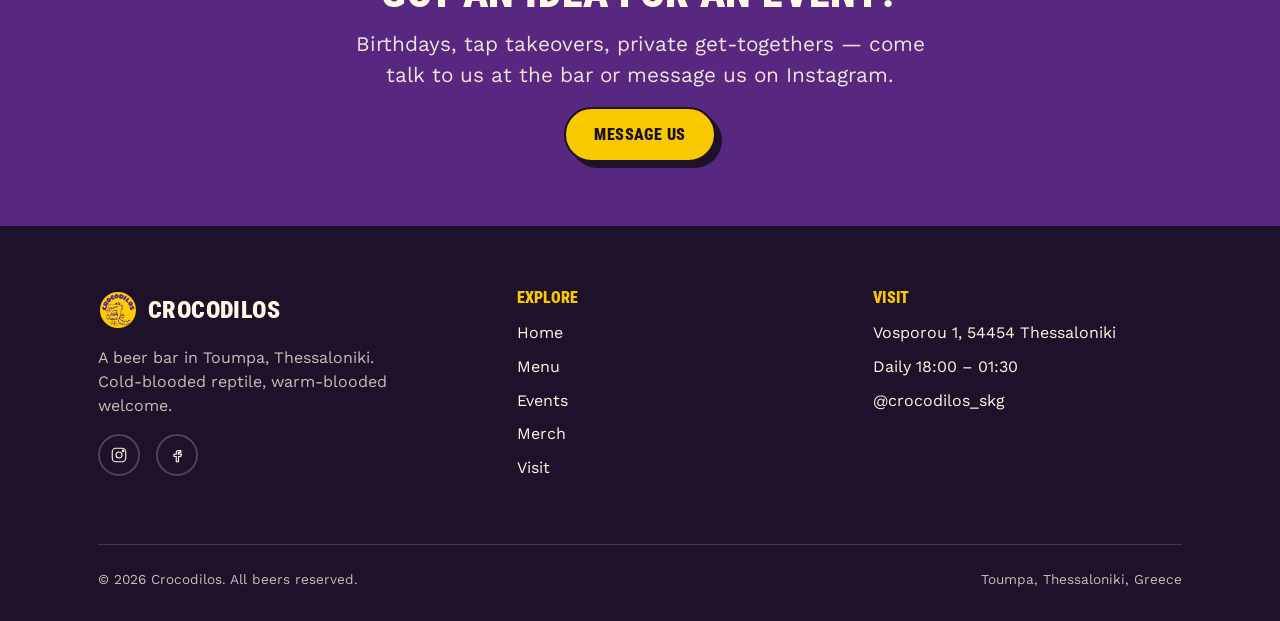
==== commit c07aa3c8: "Update events.html" ====
--- a/events.html
+++ b/events.html
@@ -55,7 +55,7 @@
     <div class="container">
       <p class="eyebrow">What's on</p>
       <h1 class="h-display" style="font-size: clamp(2.5rem, 4vw + 1rem, 5rem);">Events at<br>the swamp</h1>
-      <p class="lede">Special Taps, Live music, Quiz nights and whatever else we come up with — all hosted right here at the bar. No tickets, no bookings<br>Just show up.</p>
+      <p class="lede">Special Taps, Live music, Quiz nights and whatever else we come up with — all hosted right here at the bar.<br>No tickets, no bookings<br>Just show up.</p>
     </div>
   </section>
 
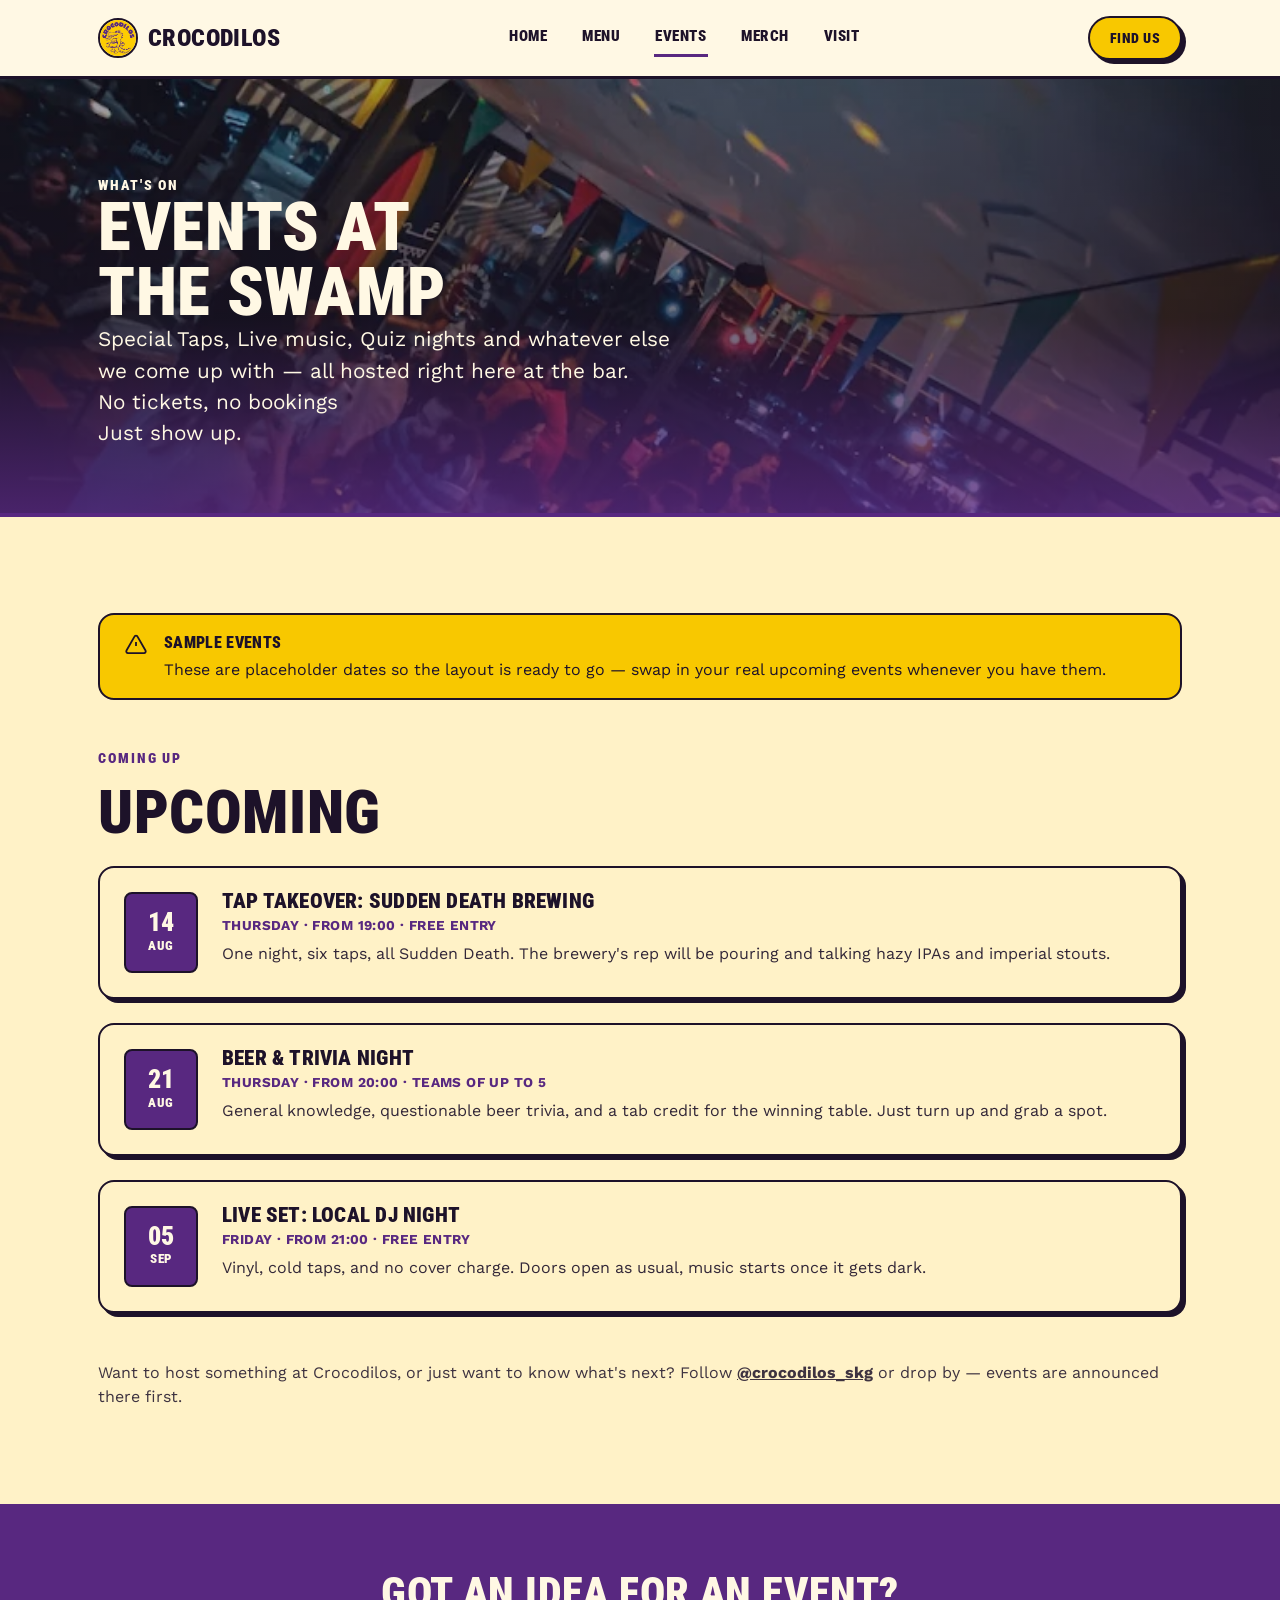
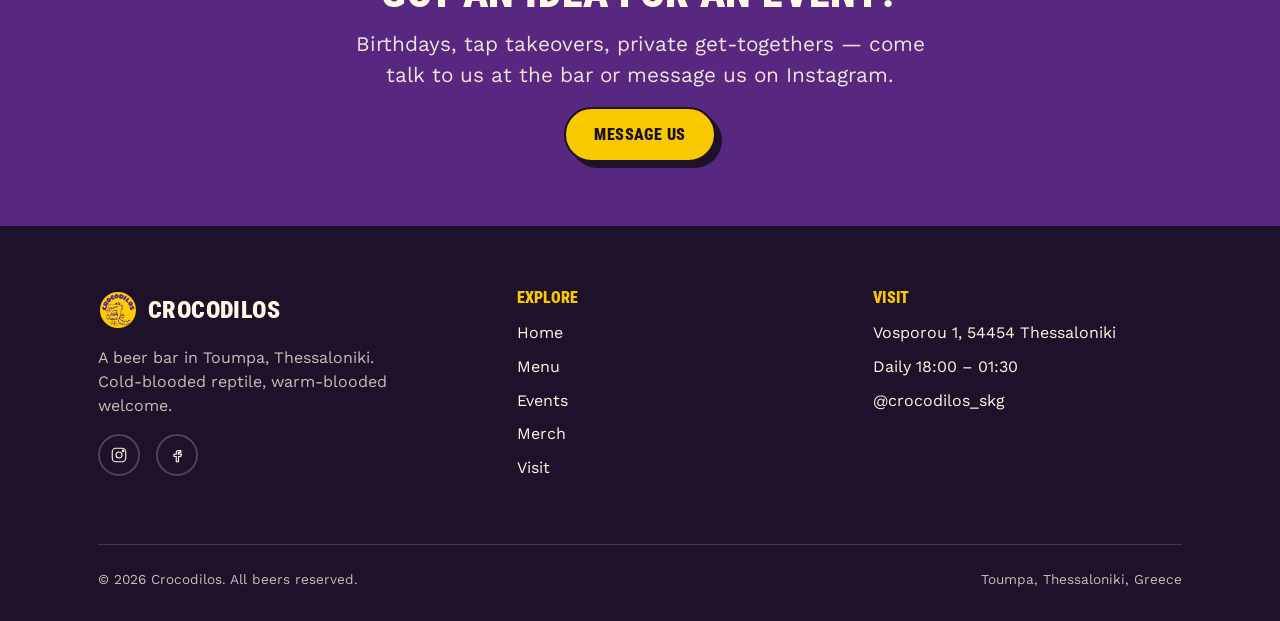
==== commit 8270a576: "Add background photo to Events page hero" ====
--- a/events.html
+++ b/events.html
@@ -51,7 +51,8 @@
 
 <main id="main">
 
-  <section class="hero section--tight">
+  <section class="hero hero--photo section--tight" style="background-image: url('assets/img/gallery/croc-17.webp'); background-size: cover; background-position: center;">
+    <div class="hero__overlay"></div>
     <div class="container">
       <p class="eyebrow">What's on</p>
       <h1 class="h-display" style="font-size: clamp(2.5rem, 4vw + 1rem, 5rem);">Events at<br>the swamp</h1>
--- a/assets/css/style.css
+++ b/assets/css/style.css
@@ -325,10 +325,10 @@
   inset: 0;
   background: linear-gradient(180deg, rgba(29, 18, 41, 0.35) 0%, rgba(29, 18, 41, 0.6) 55%, rgba(88, 40, 128, 0.8) 100%);
 }
-.hero--photo .hero__grid { position: relative; z-index: 1; }
-.hero--photo .hero__eyebrow,
+.hero--photo > .container { position: relative; z-index: 1; }
+.hero--photo .eyebrow,
 .hero--photo .lede { color: var(--color-cream); }
-.hero--photo .hero__title { color: var(--color-cream); }
+.hero--photo h1 { color: var(--color-cream); }
 .hero--photo .hero__title .accent { color: var(--color-yellow); }
 
 .hero__dots {
@@ -384,6 +384,26 @@
   overflow: hidden;
 }
 .card__media svg { width: 46%; }
+.card__media img {
+  width: 128px;
+  height: 128px;
+  object-fit: contain;
+  background: var(--color-cream);
+  border: 2px solid var(--color-ink);
+  border-radius: var(--radius-sm);
+  padding: 10px;
+  box-shadow: 4px 4px 0 rgba(29, 18, 41, 0.35);
+}
+.card__media img.card__photo {
+  width: 100%;
+  height: 100%;
+  object-fit: cover;
+  background: none;
+  border: none;
+  border-radius: 0;
+  padding: 0;
+  box-shadow: none;
+}
 .card__title { font-family: var(--font-display); font-weight: 900; font-size: 1.35rem; text-transform: uppercase; }
 .card__meta { font-size: 0.85rem; color: var(--color-purple); font-weight: 600; }
 .card__price {
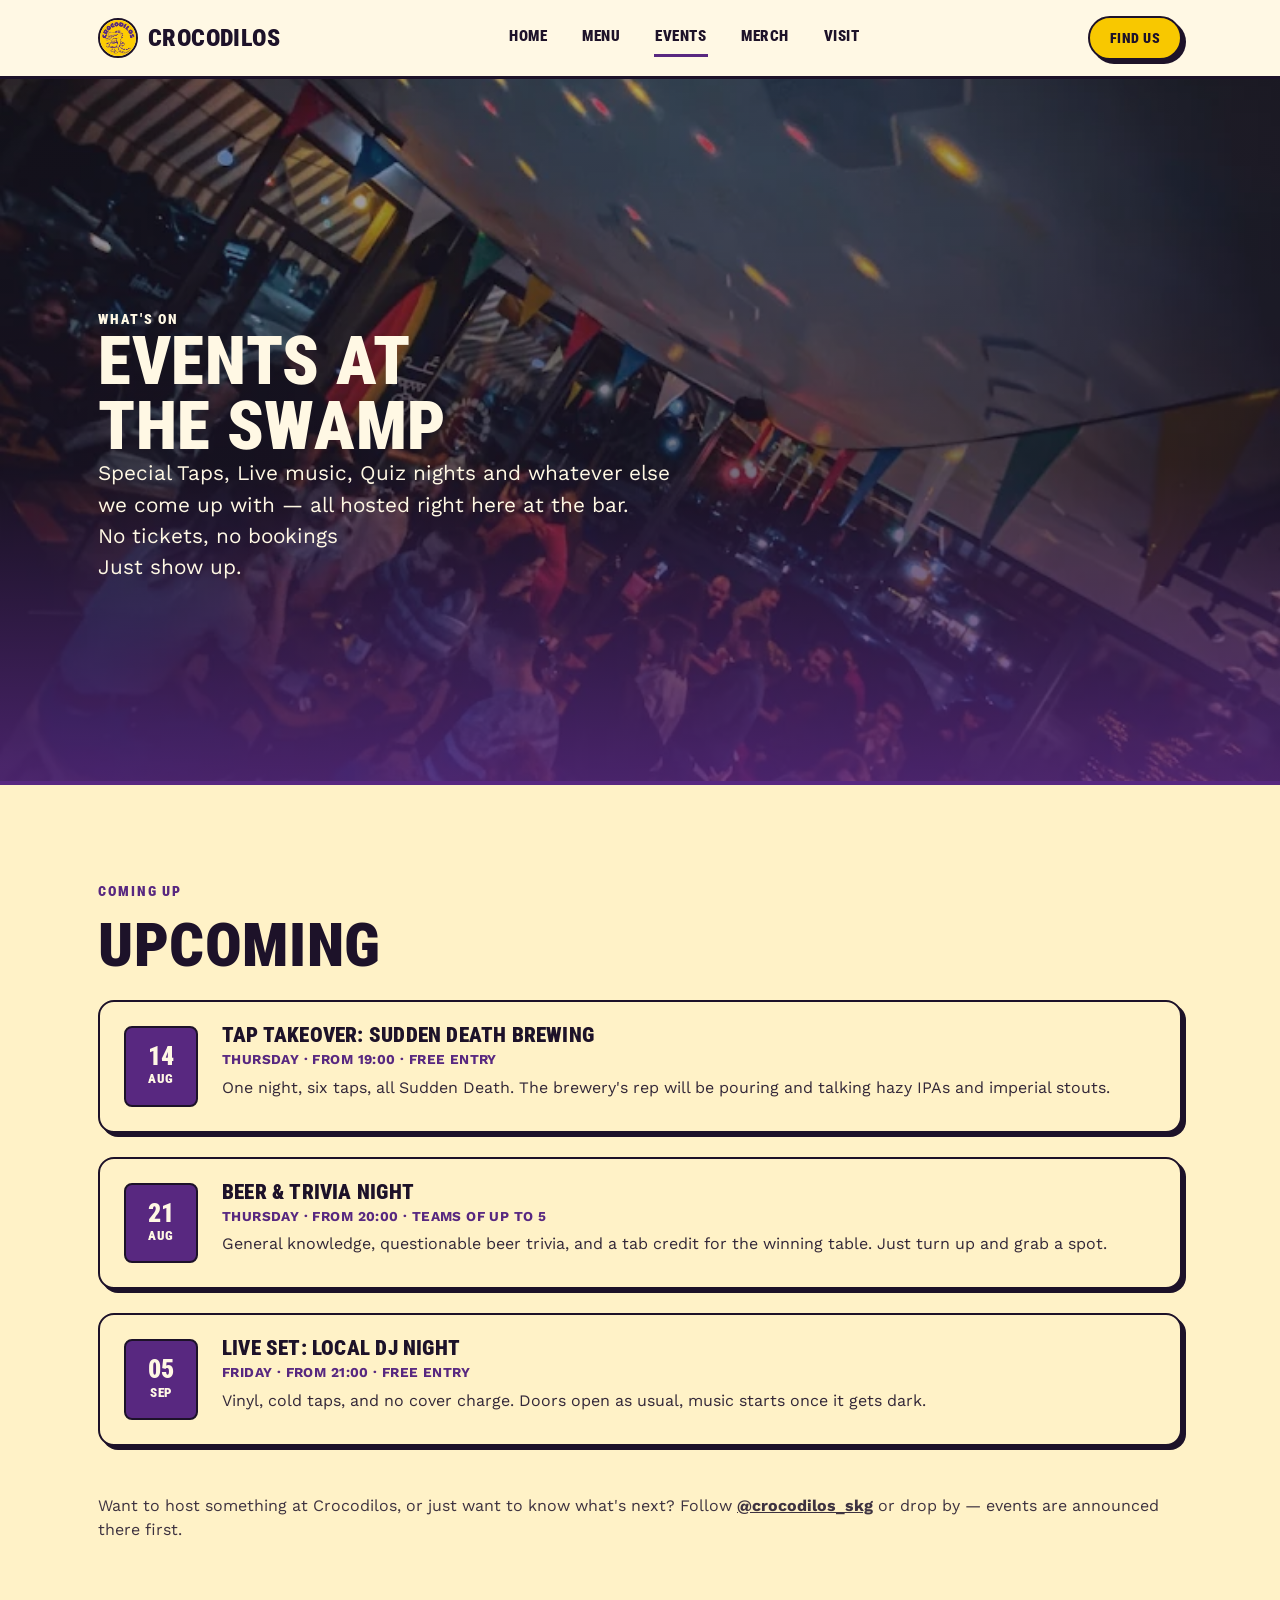
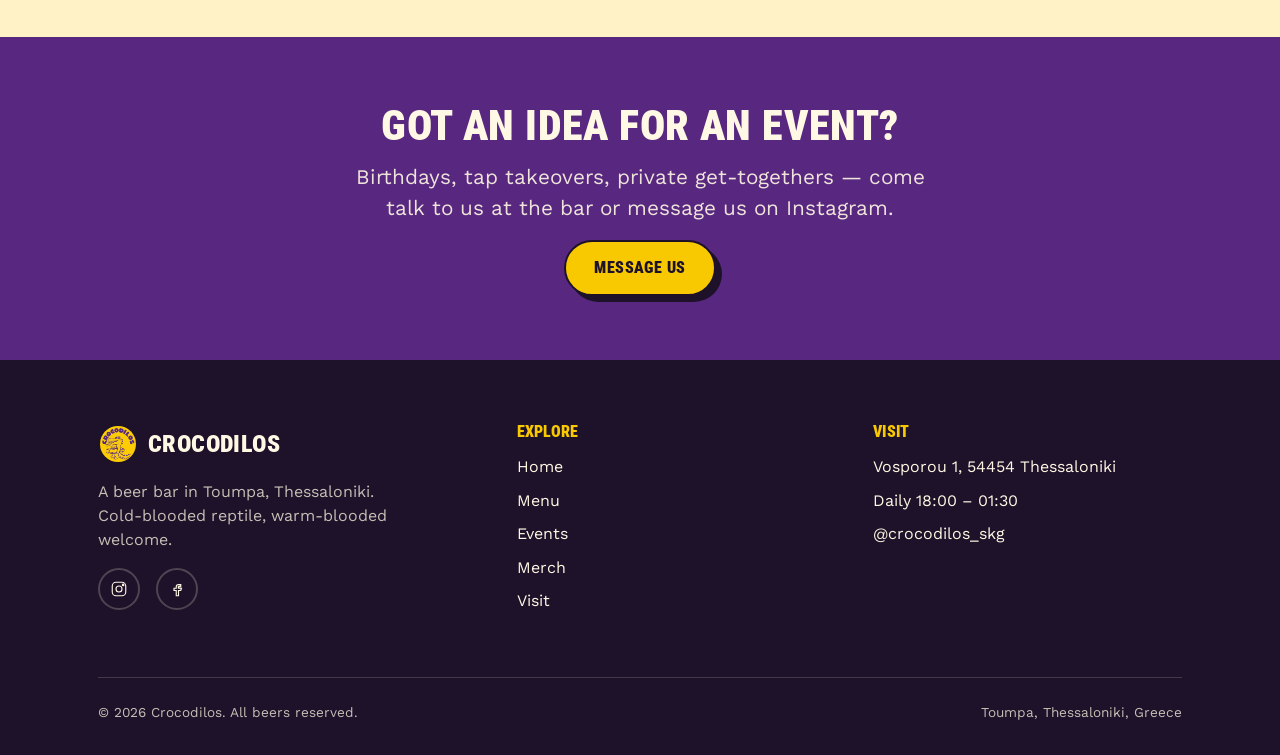
==== commit 8bc7520e: "Remove sample banner from events section Removed sample banner section from events.html." ====
--- a/events.html
+++ b/events.html
@@ -64,11 +64,6 @@
 
   <section class="section section--alt">
     <div class="container">
-
-      <div class="sample-banner">
-        <svg viewBox="0 0 24 24" fill="none" stroke="currentColor" stroke-width="1.8"><path d="M12 9v4M12 16.5h.01"/><path d="M10.3 3.9 2.5 17.5A1.8 1.8 0 0 0 4 20.2h16a1.8 1.8 0 0 0 1.5-2.7L13.7 3.9a1.8 1.8 0 0 0-3.4 0z"/></svg>
-        <span><strong>Sample events</strong>These are placeholder dates so the layout is ready to go — swap in your real upcoming events whenever you have them.</span>
-      </div>
 
       <p class="eyebrow">Coming up</p>
       <h2 class="h-xl" style="margin-top: var(--space-2);">Upcoming</h2>
--- a/assets/css/style.css
+++ b/assets/css/style.css
@@ -325,6 +325,12 @@
   inset: 0;
   background: linear-gradient(180deg, rgba(29, 18, 41, 0.35) 0%, rgba(29, 18, 41, 0.6) 55%, rgba(88, 40, 128, 0.8) 100%);
 }
+.hero--photo {
+  min-height: 78vh;
+  display: flex;
+  flex-direction: column;
+  justify-content: center;
+}
 .hero--photo > .container { position: relative; z-index: 1; }
 .hero--photo .eyebrow,
 .hero--photo .lede { color: var(--color-cream); }
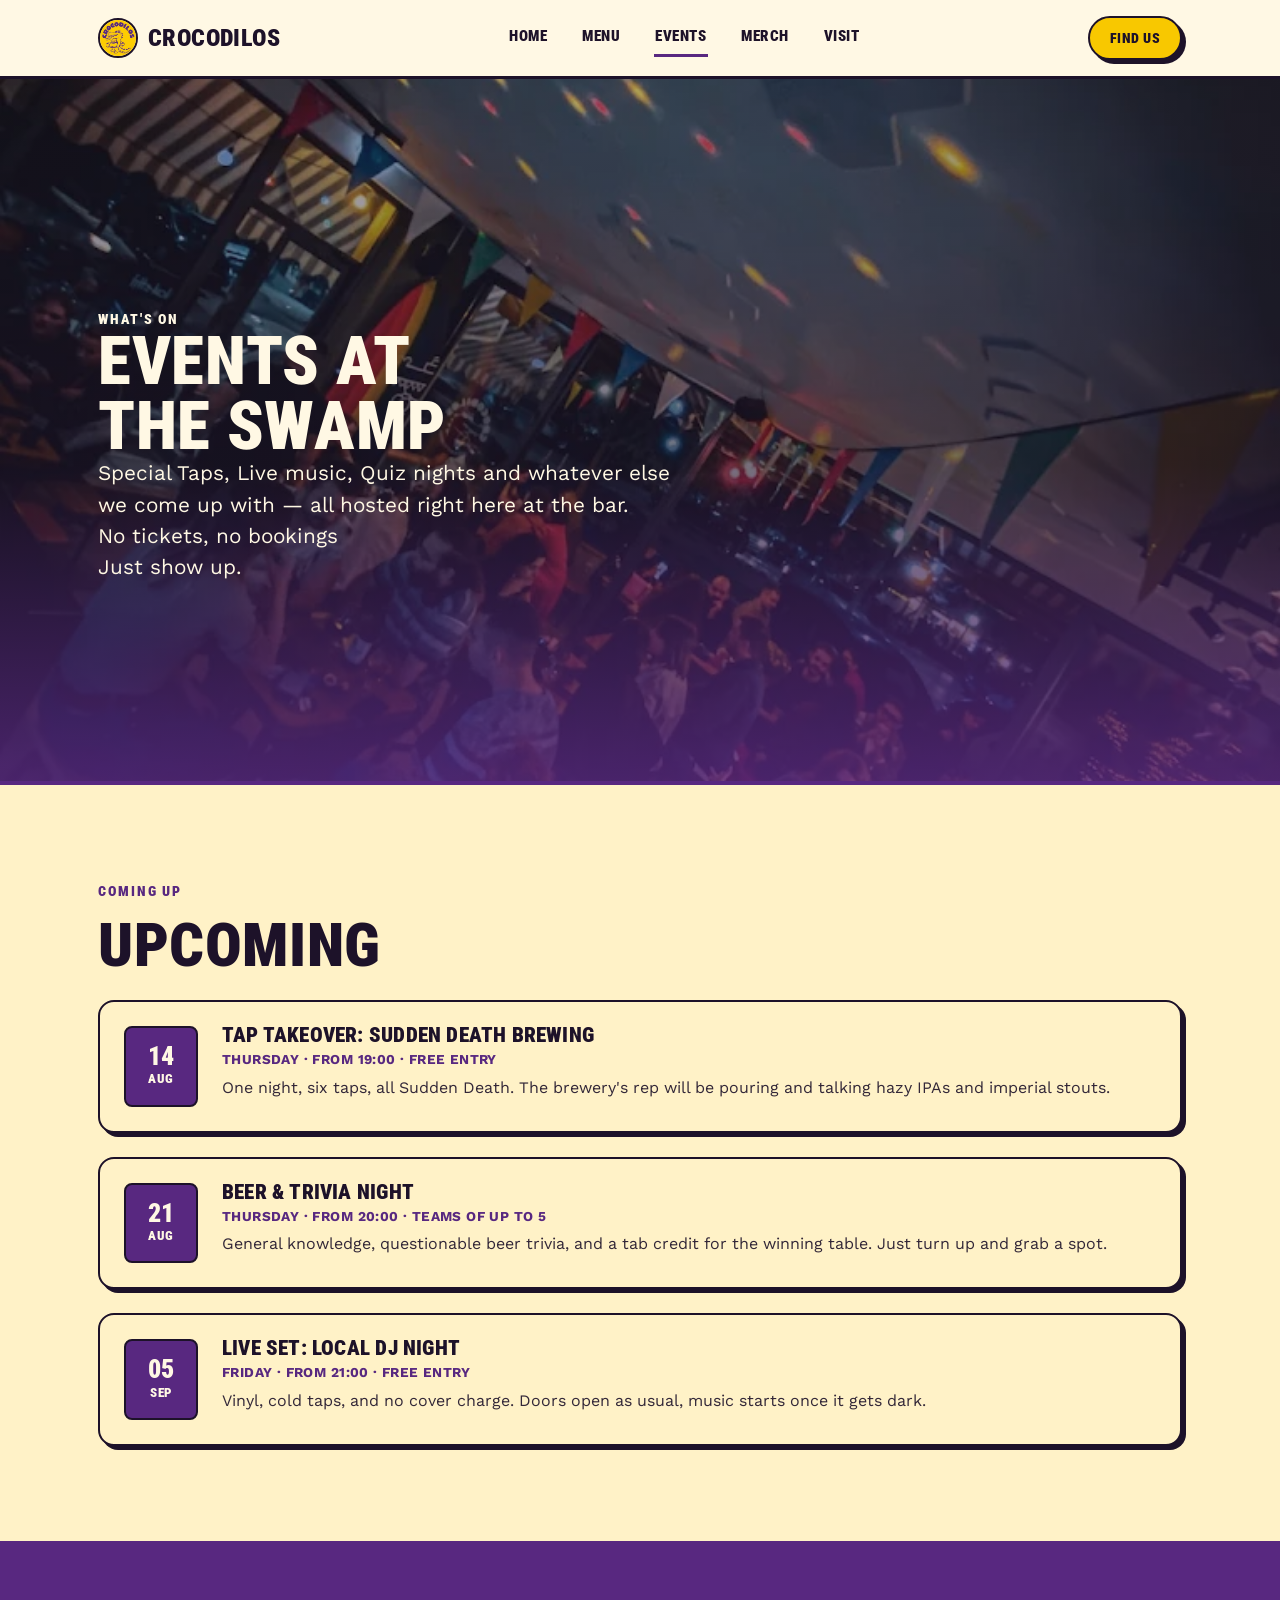
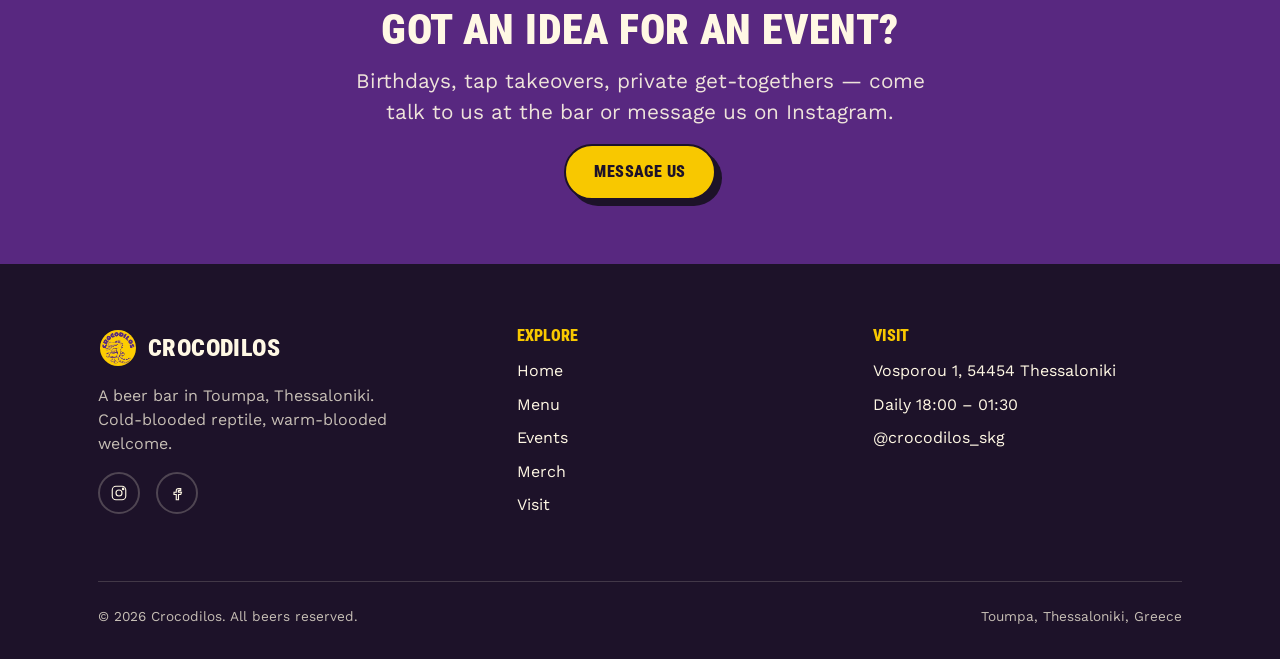
==== commit f0fa1055: "Remove event hosting promotion from events.html Removed promotional paragraph about hosting events a" ====
--- a/events.html
+++ b/events.html
@@ -95,12 +95,6 @@
         </div>
       </div>
 
-      <p style="margin-top: var(--space-5); opacity: 0.85;">
-        Want to host something at Crocodilos, or just want to know what's next? Follow
-        <a href="https://www.instagram.com/crocodilos_skg/" target="_blank" rel="noopener" style="text-decoration: underline; font-weight: 700;">@crocodilos_skg</a>
-        or drop by — events are announced there first.
-      </p>
-
     </div>
   </section>
 
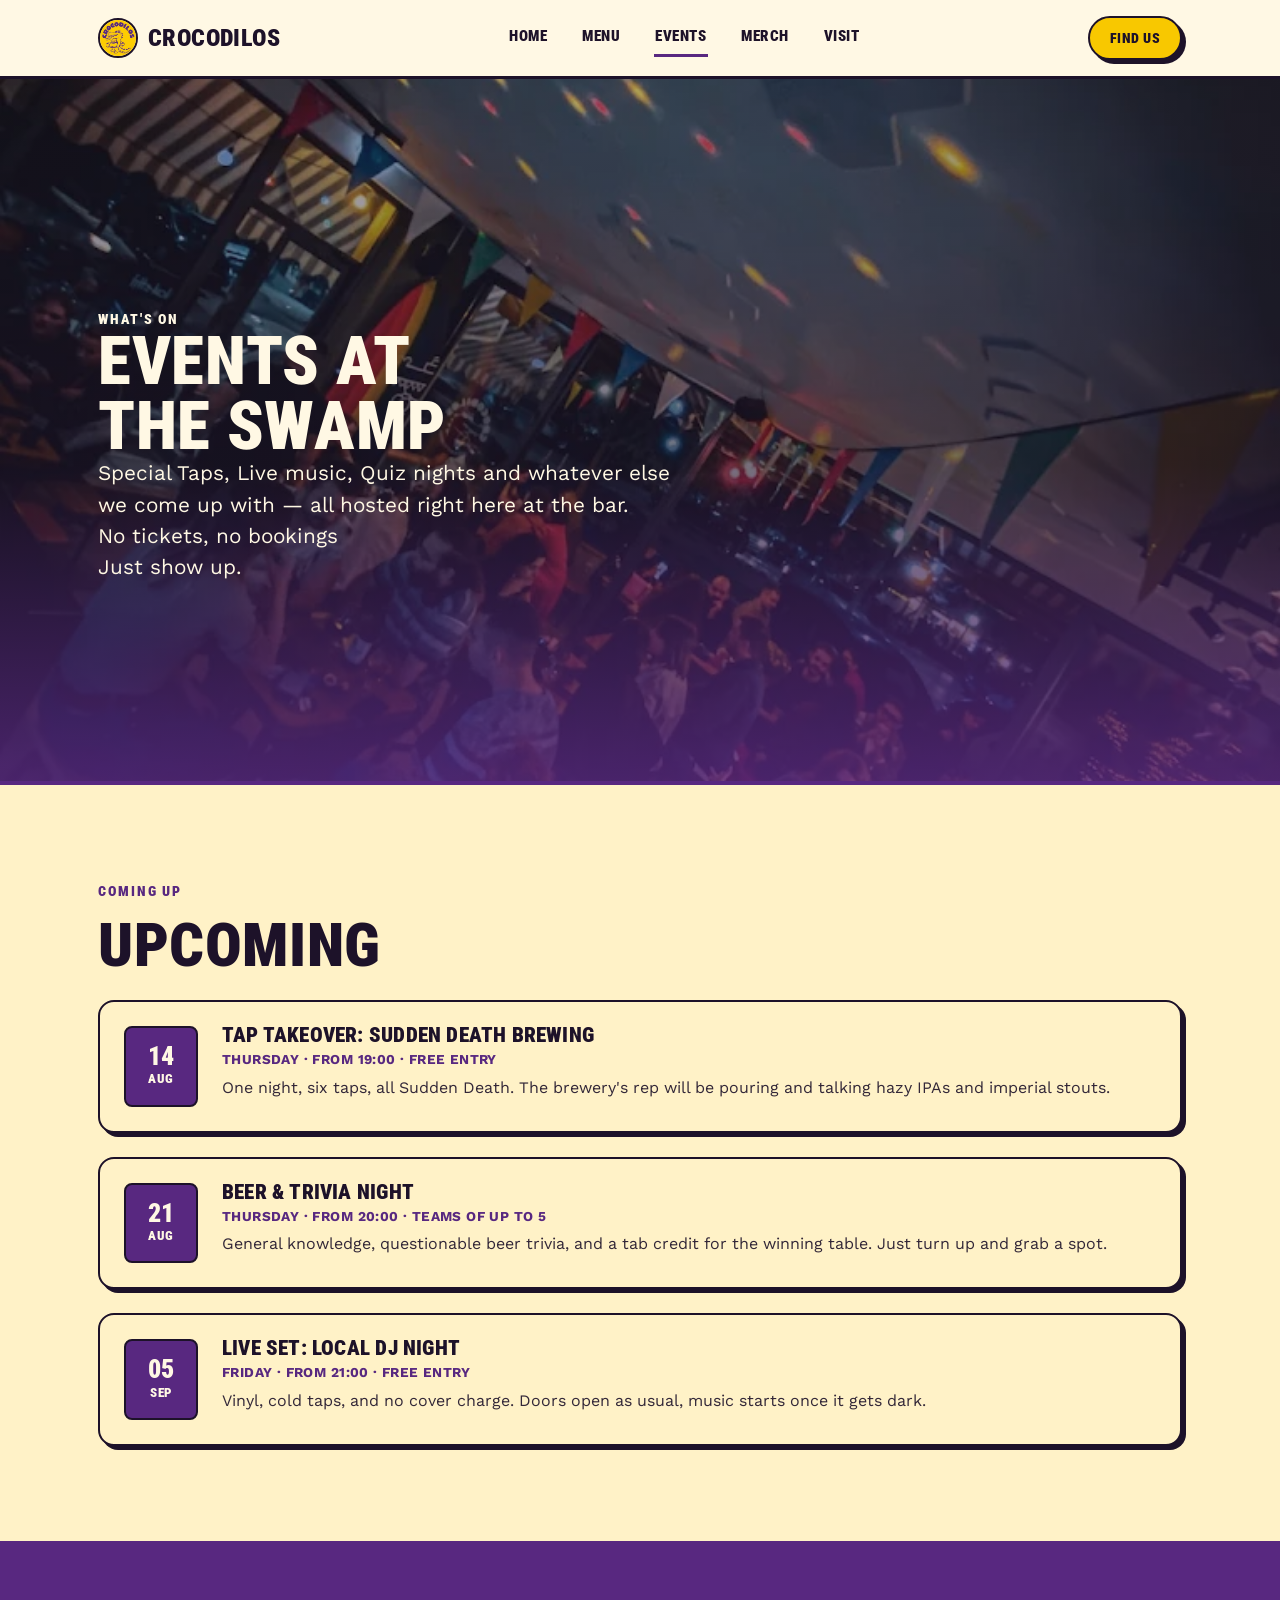
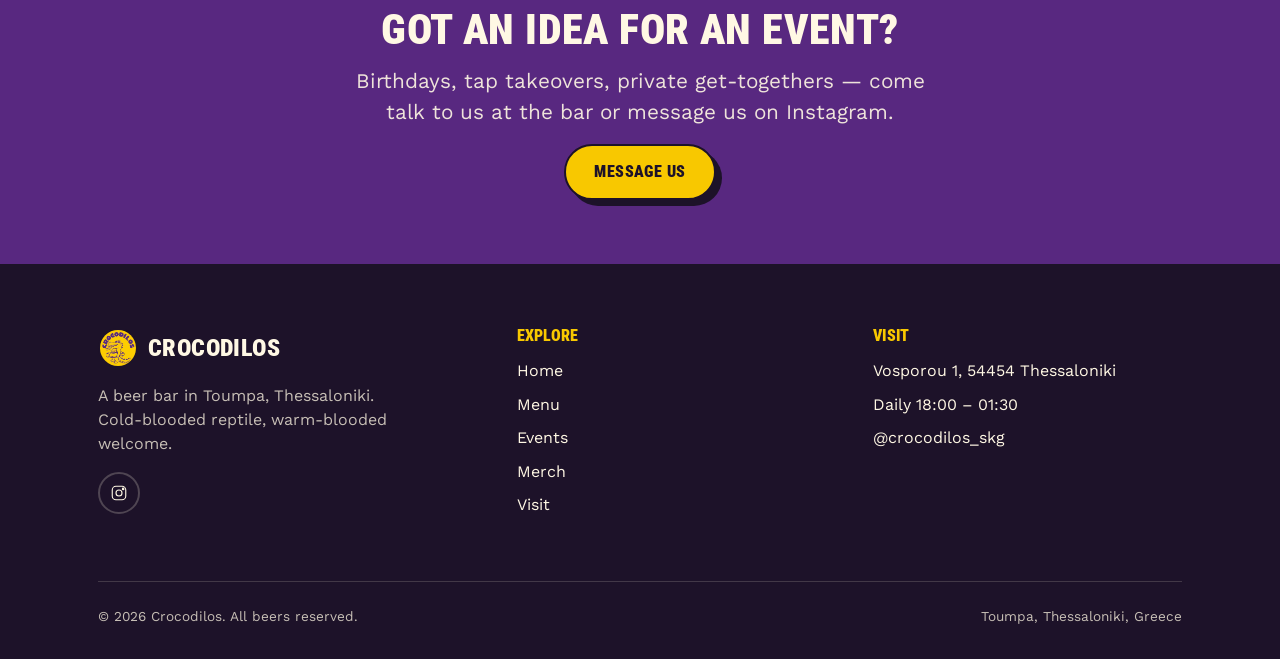
==== commit 82f1ce90: "Remove Facebook link from events.html Removed Facebook link from social row in events.html." ====
--- a/events.html
+++ b/events.html
@@ -121,7 +121,6 @@
         <p style="margin-top: var(--space-2); opacity: 0.75; max-width: 32ch;">A beer bar in Toumpa, Thessaloniki. Cold-blooded reptile, warm-blooded welcome.</p>
         <div class="social-row">
           <a href="https://www.instagram.com/crocodilos_skg/" target="_blank" rel="noopener" aria-label="Instagram"><svg viewBox="0 0 24 24" fill="none" stroke="currentColor" stroke-width="1.5"><rect x="3" y="3" width="18" height="18" rx="5"/><circle cx="12" cy="12" r="4"/><circle cx="17.5" cy="6.5" r="1"/></svg></a>
-          <a href="#" aria-label="Facebook"><svg viewBox="0 0 24 24" fill="none" stroke="currentColor" stroke-width="1.5"><path d="M14 9h3V6h-3a3 3 0 0 0-3 3v2H8v3h3v7h3v-7h3l1-3h-4v-2a1 1 0 0 1 1-1z"/></svg></a>
         </div>
       </div>
 
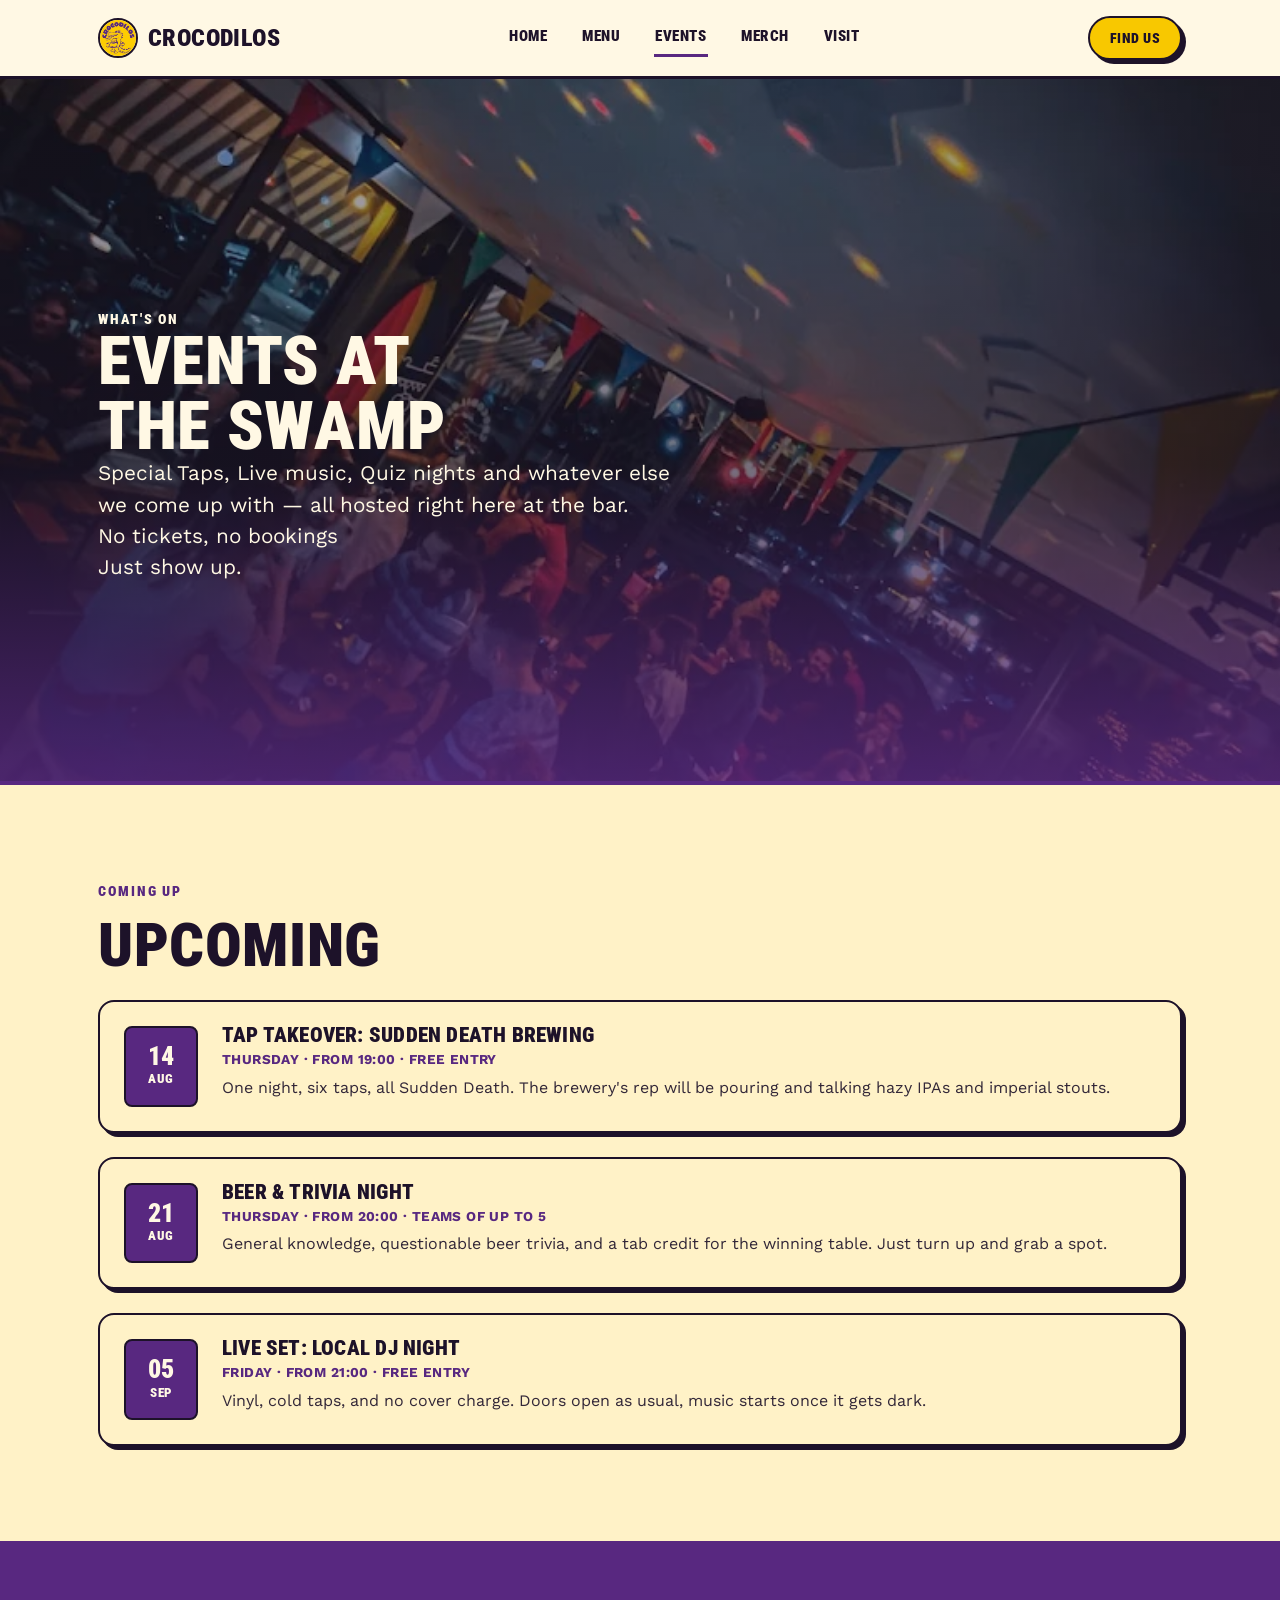
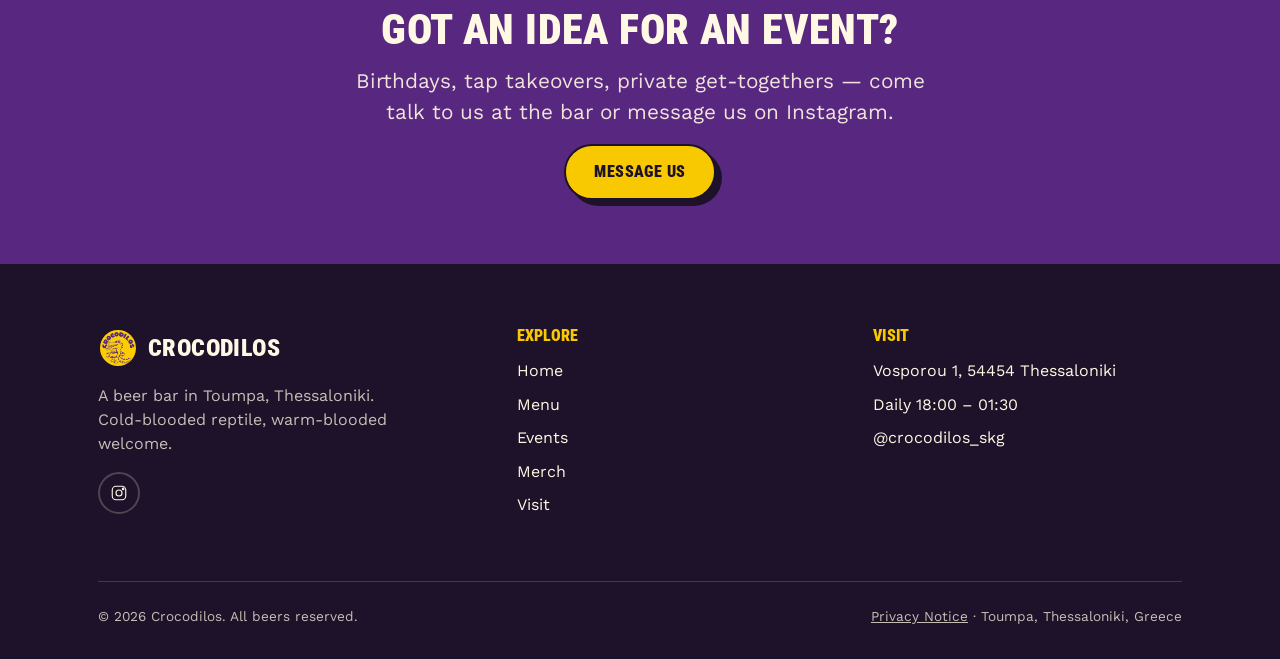
==== commit 3289f9b7: "Pre-launch essentials: social previews, SEO files, 404, privacy notice - Added Open Graph + Twitter " ====
--- a/events.html
+++ b/events.html
@@ -5,6 +5,15 @@
 <meta name="viewport" content="width=device-width, initial-scale=1" />
 <title>Events — Crocodilos</title>
 <meta name="description" content="Live music, tap takeovers, trivia and more hosted at Crocodilos, Toumpa, Thessaloniki." />
+<meta property="og:type" content="website" />
+<meta property="og:title" content="Events — Crocodilos" />
+<meta property="og:description" content="Live music, tap takeovers, trivia and more hosted at Crocodilos, Toumpa, Thessaloniki." />
+<meta property="og:image" content="https://konmoschonis.github.io/crocodilos-website/assets/img/logo.jpg" />
+<meta property="og:url" content="https://konmoschonis.github.io/crocodilos-website/events.html" />
+<meta name="twitter:card" content="summary_large_image" />
+<meta name="twitter:title" content="Events — Crocodilos" />
+<meta name="twitter:description" content="Live music, tap takeovers, trivia and more hosted at Crocodilos, Toumpa, Thessaloniki." />
+<meta name="twitter:image" content="https://konmoschonis.github.io/crocodilos-website/assets/img/logo.jpg" />
 <link rel="icon" type="image/jpeg" href="assets/img/logo.jpg" />
 <link rel="preconnect" href="https://fonts.googleapis.com" />
 <link rel="preconnect" href="https://fonts.gstatic.com" crossorigin />
@@ -147,7 +156,7 @@
 
     <div class="footer-bottom">
       <p>© 2026 Crocodilos. All beers reserved.</p>
-      <p>Toumpa, Thessaloniki, Greece</p>
+      <p><a href="privacy.html" style="text-decoration: underline;">Privacy Notice</a> · Toumpa, Thessaloniki, Greece</p>
     </div>
   </div>
 </footer>
